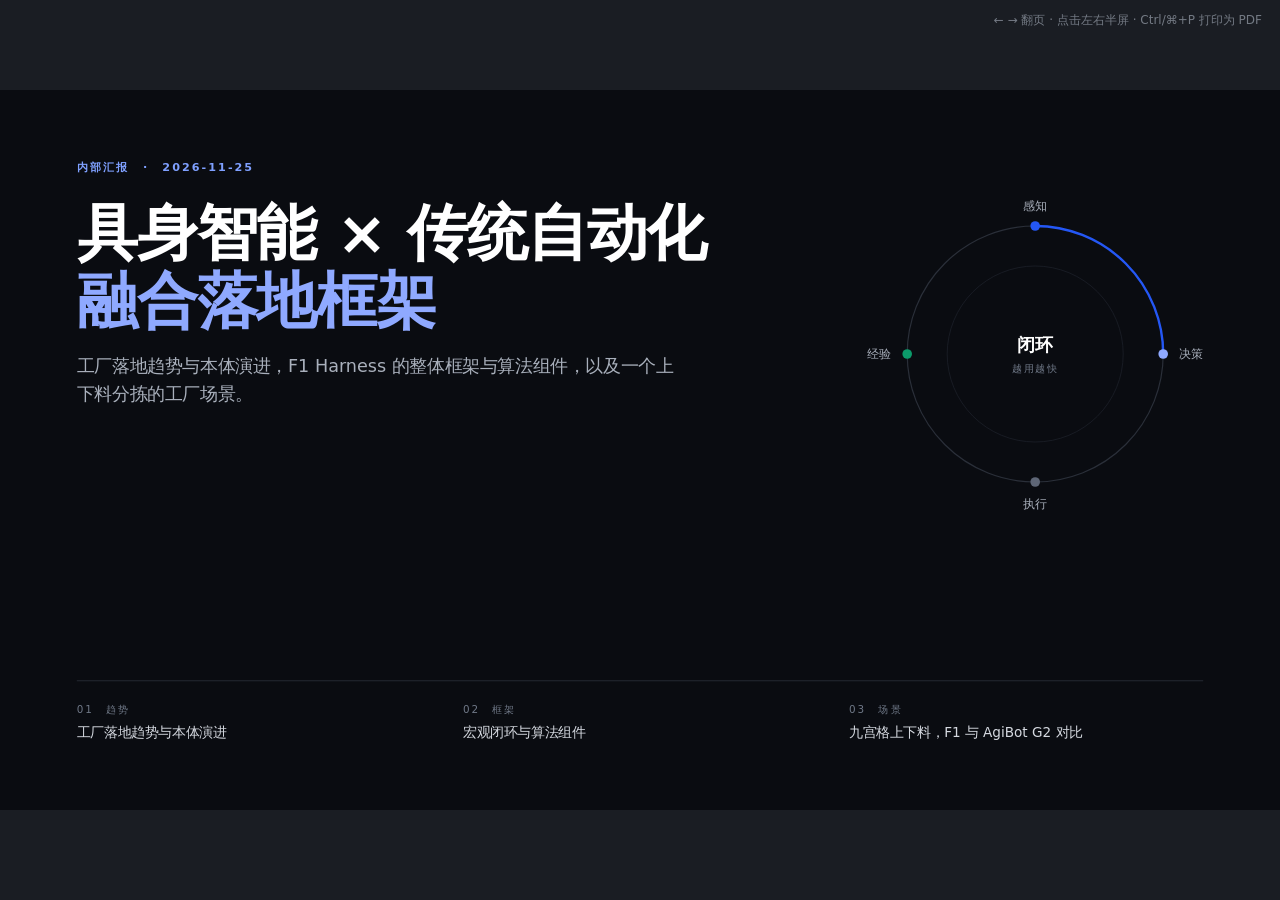
==== embodied-deck/index.html @ 39b3dad2 "Add embodied-intelligence briefing deck and index entry Co-authored-by: BrunonXU <BrunonXU@users.nor" ====
<!doctype html>
<html lang="zh-CN">
<head>
<meta charset="utf-8">
<title>具身智能 × 传统自动化：融合落地框架</title>
<meta name="viewport" content="width=device-width,initial-scale=1">
<style>
  :root{
    --bg:#F6F6F3;--card:#FFFFFF;--ink:#0B0F17;--ink2:#2A303B;--mute:#646C78;--faint:#9AA1AC;
    --line:#E2E4E8;--soft:#EEF0F3;
    --blue:#2457F5;--blue-soft:#EAF0FF;--green:#0C9A6A;--green-soft:#E7F6EF;--orange:#DE7414;--orange-soft:#FDF1E5;
    --sans:"Inter","SF Pro Display","PingFang SC","HarmonyOS Sans SC","Noto Sans SC","Noto Sans CJK SC","Microsoft YaHei","WenQuanYi Micro Hei",system-ui,sans-serif;
  }
  *{box-sizing:border-box}
  html,body{margin:0;height:100%;background:#1A1D23;font-family:var(--sans);color:var(--ink);-webkit-font-smoothing:antialiased}
  .viewport{position:fixed;inset:0;overflow:hidden}
  .deck{position:absolute;left:50%;top:50%;width:1600px;height:900px;transform-origin:center center}
  .slide{position:absolute;inset:0;display:none;background:var(--bg);padding:56px 88px 0;overflow:hidden}
  .slide.active{display:block}
  svg text{font-family:var(--sans)}

  .kicker{font-size:14px;letter-spacing:.18em;color:var(--blue);font-weight:600}
  .kicker b{color:var(--ink);font-weight:600;margin-right:10px}
  h2{font-size:40px;line-height:1.22;margin:10px 0 8px;font-weight:700;letter-spacing:-.01em}
  .lede{font-size:19px;color:var(--mute);margin:0 0 24px;max-width:1240px;line-height:1.55}
  .foot{position:absolute;left:88px;right:88px;bottom:26px;display:flex;justify-content:space-between;font-size:13px;color:var(--faint);letter-spacing:.06em}
  .foot .pg{font-variant-numeric:tabular-nums;color:var(--mute)}
  .progress{position:absolute;left:0;bottom:0;height:3px;background:var(--blue)}

  /* cover */
  .cover{background:#0A0C11;color:#fff;padding:88px 96px}
  .cover .kicker{color:#7FA0FF}
  .cover h1{font-size:76px;line-height:1.12;margin:30px 0 22px;font-weight:700;letter-spacing:-.015em}
  .cover h1 span{color:#8FA9FF}
  .cover .sub{font-size:22px;color:#A9B0BC;max-width:760px;line-height:1.6}
  .cover .agenda{position:absolute;left:96px;right:96px;bottom:84px;display:grid;grid-template-columns:repeat(3,1fr);gap:40px;border-top:1px solid #2A2F39;padding-top:26px}
  .cover .agenda div{font-size:17px;color:#D5D9E0;line-height:1.5}
  .cover .agenda em{display:block;font-style:normal;font-size:13px;letter-spacing:.18em;color:#6F7887;margin-bottom:6px}
  .cover .foot{color:#4F5663}
  .cover .foot .pg{color:#6F7887}
  .cover-art{position:absolute;right:96px;top:120px}

  /* principles strip */
  .strip{display:grid;grid-template-columns:repeat(3,1fr);gap:28px;margin-top:10px}
  .strip div{border-top:2px solid var(--ink);padding-top:14px}
  .strip h4{margin:0 0 6px;font-size:20px}
  .strip p{margin:0;font-size:16px;color:var(--mute);line-height:1.55}

  /* scenario */
  .split{display:grid;grid-template-columns:860px 1fr;gap:44px}
  .steps{display:grid;grid-template-columns:repeat(4,1fr);gap:14px;margin-top:6px}
  .steps div{background:var(--card);border:1px solid var(--line);border-radius:12px;padding:12px 14px}
  .steps b{display:block;font-size:15px;margin-bottom:4px}
  .steps b i{font-style:normal;color:var(--blue);margin-right:6px;font-variant-numeric:tabular-nums}
  .steps span{font-size:14px;color:var(--mute);line-height:1.5}
  .callout{margin-top:12px;display:flex;align-items:center;gap:12px;font-size:15.5px;color:var(--ink2);background:var(--card);border:1px solid var(--line);border-radius:12px;padding:11px 16px}
  .callout .o{color:var(--orange);font-weight:700}.callout .g{color:var(--green);font-weight:700}
  .callout .arr{color:var(--faint)}
  .cmp h3{margin:0 0 12px;font-size:20px}
  .ph{display:grid;grid-template-columns:1fr 1fr;gap:14px;margin-bottom:14px}
  .ph div{height:150px;border:1.5px dashed #A8B3C7;border-radius:12px;background:repeating-linear-gradient(135deg,#FAFBFC 0 10px,#F1F3F6 10px 20px);display:flex;flex-direction:column;align-items:center;justify-content:center;text-align:center}
  .ph strong{font-size:17px;color:var(--ink2);letter-spacing:.08em}
  .ph span{font-size:13.5px;color:var(--mute);margin-top:4px}
  table{width:100%;border-collapse:collapse;font-size:14px;line-height:1.5;background:var(--card);border-radius:12px;overflow:hidden;border:1px solid var(--line)}
  th,td{padding:8px 12px;text-align:left;vertical-align:top;border-bottom:1px solid var(--line)}
  tr:last-child td{border-bottom:none}
  th{font-size:13px;color:var(--mute);font-weight:600;background:#FAFAFB;letter-spacing:.04em}
  td:first-child{color:var(--mute);white-space:nowrap;width:88px}
  td.f1{color:var(--ink)}
  .tbd{color:var(--orange);font-weight:600}
  .note{font-size:12.5px;color:var(--faint);margin-top:10px;line-height:1.5}

  .hint{position:fixed;right:18px;top:12px;font:12px var(--sans);color:#8A919C;opacity:.8}

  @page{size:1600px 900px;margin:0}
  @media print{
    html,body{background:#fff;height:auto}
    .viewport{position:static;overflow:visible}
    .deck{position:static;transform:none!important;width:1600px;height:auto}
    .slide{display:block!important;position:relative;width:1600px;height:900px;break-after:page;page-break-after:always}
    .slide:last-child{break-after:auto;page-break-after:auto}
    .hint{display:none}
    *{-webkit-print-color-adjust:exact;print-color-adjust:exact}
  }
</style>
</head>
<body>
<div class="viewport"><div class="deck" id="deck">

<!-- 0 封面 -->
<section class="slide cover">
  <div class="kicker">内部汇报　·　2026-11-25</div>
  <h1>具身智能 × 传统自动化<br><span>融合落地框架</span></h1>
  <div class="sub">工厂落地趋势与本体演进，F1 Harness 的整体框架与算法组件，以及一个上下料分拣的工厂场景。</div>
  <svg class="cover-art" width="420" height="420" viewBox="0 0 420 420" aria-hidden="true">
    <circle cx="210" cy="210" r="160" fill="none" stroke="#2A2F39" stroke-width="1.5"/>
    <circle cx="210" cy="210" r="110" fill="none" stroke="#1C2029" stroke-width="1"/>
    <path d="M210,50 A160,160 0 0 1 370,210" fill="none" stroke="#2457F5" stroke-width="3"/>
    <g font-size="15" fill="#A9B0BC" text-anchor="middle">
      <circle cx="210" cy="50" r="6" fill="#2457F5"/><text x="210" y="30">感知</text>
      <circle cx="370" cy="210" r="6" fill="#8FA9FF"/><text x="400" y="215" text-anchor="end" dx="20">决策</text>
      <circle cx="210" cy="370" r="6" fill="#5E6676"/><text x="210" y="402">执行</text>
      <circle cx="50" cy="210" r="6" fill="#0C9A6A"/><text x="20" y="215" text-anchor="start" dx="-20">经验</text>
    </g>
    <text x="210" y="206" text-anchor="middle" font-size="22" fill="#fff" font-weight="700">闭环</text>
    <text x="210" y="232" text-anchor="middle" font-size="13" fill="#6F7887" letter-spacing="2">越用越快</text>
  </svg>
  <div class="agenda">
    <div><em>01　趋势</em>工厂落地趋势与本体演进</div>
    <div><em>02　框架</em>宏观闭环与算法组件</div>
    <div><em>03　场景</em>九宫格上下料，F1 与 AgiBot G2 对比</div>
  </div>
</section>

<!-- 1 趋势 -->
<section class="slide">
  <div class="kicker"><b>01</b>落地趋势</div>
  <h2>工厂从自动化为主，走向具身为主</h2>
  <p class="lede">具身智能在工厂里的占比从约 20% 提升到约 80%，长远全面具身；支撑它的是本体从固定机械臂，到轮式移动操作，再到人形。</p>
  <svg viewBox="0 0 1424 600" width="1424" height="600" role="img" aria-label="落地趋势与本体演进">
    <defs>
      <marker id="t-ar" viewBox="0 0 10 10" refX="8" refY="5" markerWidth="8" markerHeight="8" orient="auto"><path d="M0,0L10,5L0,10z" fill="#0B0F17"/></marker>
    </defs>
    <!-- timeline -->
    <line x1="0" y1="20" x2="1410" y2="20" stroke="#0B0F17" stroke-width="2" marker-end="url(#t-ar)"/>
    <g font-size="15" fill="#646C78" letter-spacing="1">
      <circle cx="6" cy="20" r="6" fill="#0B0F17"/><circle cx="518" cy="20" r="6" fill="#0B0F17"/><circle cx="1030" cy="20" r="6" fill="#0B0F17"/>
    </g>
    <g font-size="26" font-weight="700" fill="#0B0F17">
      <text x="0" y="66">现在</text><text x="512" y="66">过渡期</text><text x="1024" y="66">长远</text>
    </g>
    <g font-size="16" fill="#646C78">
      <text x="62" y="66">传统自动化为主</text><text x="600" y="66">具身成为主力</text><text x="1084" y="66">全面具身</text>
    </g>
    <!-- share -->
    <g font-size="14" fill="#9AA1AC" letter-spacing="1">
      <text x="0" y="112">具身占比（趋势判断）</text><text x="512" y="112">具身占比</text><text x="1024" y="112">具身占比</text>
    </g>
    <g font-weight="700" fill="#2457F5">
      <text x="0" y="176" font-size="64">≈20<tspan font-size="30">%</tspan></text>
      <text x="512" y="176" font-size="64">≈80<tspan font-size="30">%</tspan></text>
      <text x="1024" y="176" font-size="64">100<tspan font-size="30">%</tspan></text>
    </g>
    <!-- bars: grey = traditional, blue = embodied -->
    <rect x="0" y="198" width="320" height="14" fill="#C9CDD4"/><rect x="320" y="198" width="80" height="14" fill="#2457F5"/>
    <rect x="512" y="198" width="80" height="14" fill="#C9CDD4"/><rect x="592" y="198" width="320" height="14" fill="#2457F5"/>
    <rect x="1024" y="198" width="400" height="14" fill="#2457F5"/>
    <g font-size="14" fill="#646C78">
      <text x="0" y="236">传统自动化 ≈80%</text><text x="400" y="236" text-anchor="end" fill="#2457F5">具身 ≈20%</text>
      <text x="512" y="236">自动化 ≈20%</text><text x="912" y="236" text-anchor="end" fill="#2457F5">具身 ≈80%</text>
      <text x="1424" y="236" text-anchor="end" fill="#2457F5">具身 100%</text>
    </g>
    <line x1="0" y1="272" x2="1424" y2="272" stroke="#E2E4E8" stroke-width="1"/>
    <text x="0" y="304" font-size="14" fill="#9AA1AC" letter-spacing="1">本体演进</text>

    <!-- chevrons -->
    <g fill="none" stroke="#C9CDD4" stroke-width="3" stroke-linecap="round" stroke-linejoin="round">
      <path d="M446,384 L466,404 L446,424"/><path d="M958,384 L978,404 L958,424"/>
    </g>

    <!-- fixed arm -->
    <g>
      <rect x="40" y="320" width="360" height="160" rx="14" fill="#FFFFFF" stroke="#E2E4E8"/>
      <line x1="70" y1="458" x2="370" y2="458" stroke="#C9CDD4" stroke-width="2"/>
      <rect x="150" y="430" width="80" height="28" rx="4" fill="#0B0F17"/>
      <rect x="172" y="402" width="36" height="30" fill="#2A303B"/>
      <g stroke="#0B0F17" stroke-width="13" stroke-linecap="round" fill="none"><path d="M190,398 L236,342 L298,366"/></g>
      <circle cx="190" cy="398" r="11" fill="#fff" stroke="#0B0F17" stroke-width="3"/>
      <circle cx="236" cy="342" r="9" fill="#fff" stroke="#0B0F17" stroke-width="3"/>
      <g stroke="#2457F5" stroke-width="4" stroke-linecap="round"><line x1="290" y1="378" x2="310" y2="378"/><line x1="292" y1="378" x2="292" y2="398"/><line x1="308" y1="378" x2="308" y2="398"/></g>
      <rect x="284" y="430" width="34" height="28" rx="3" fill="#EAF0FF" stroke="#2457F5" stroke-width="1.5"/>
      <rect x="62" y="336" width="74" height="24" rx="12" fill="#EEF0F3"/><text x="99" y="353" font-size="13" text-anchor="middle" fill="#646C78">固定工位</text>
    </g>
    <!-- wheeled AGV + arm -->
    <g>
      <rect x="552" y="320" width="360" height="160" rx="14" fill="#FFFFFF" stroke="#2457F5" stroke-width="2"/>
      <rect x="652" y="408" width="150" height="34" rx="8" fill="#0B0F17"/>
      <circle cx="678" cy="448" r="11" fill="#fff" stroke="#0B0F17" stroke-width="3"/><circle cx="776" cy="448" r="11" fill="#fff" stroke="#0B0F17" stroke-width="3"/>
      <rect x="716" y="350" width="20" height="60" fill="#2A303B"/>
      <rect x="706" y="326" width="40" height="26" rx="6" fill="#0B0F17"/><circle cx="734" cy="339" r="4" fill="#2457F5"/>
      <g stroke="#0B0F17" stroke-width="10" stroke-linecap="round" fill="none"><path d="M736,366 L788,384 L826,360"/><path d="M716,366 L670,386 L640,364"/></g>
      <g stroke="#2457F5" stroke-width="4" stroke-linecap="round"><line x1="826" y1="360" x2="840" y2="350"/><line x1="826" y1="360" x2="840" y2="368"/><line x1="640" y1="364" x2="626" y2="354"/><line x1="640" y1="364" x2="626" y2="372"/></g>
      <g stroke="#2457F5" stroke-width="2" fill="none"><line x1="642" y1="468" x2="812" y2="468"/><path d="M650,462 L642,468 L650,474"/><path d="M804,462 L812,468 L804,474"/></g>
      <rect x="806" y="334" width="92" height="24" rx="12" fill="#2457F5"/><text x="852" y="351" font-size="13" text-anchor="middle" fill="#fff" font-weight="600">F1 所在阶段</text>
    </g>
    <!-- humanoid -->
    <g>
      <rect x="1064" y="320" width="360" height="160" rx="14" fill="#FFFFFF" stroke="#E2E4E8"/>
      <line x1="1094" y1="466" x2="1394" y2="466" stroke="#C9CDD4" stroke-width="2"/>
      <circle cx="1244" cy="340" r="13" fill="#0B0F17"/>
      <rect x="1224" y="358" width="40" height="52" rx="10" fill="#0B0F17"/>
      <g stroke="#0B0F17" stroke-width="8" stroke-linecap="round" fill="none">
        <path d="M1224,366 L1208,396 L1212,420"/><path d="M1264,366 L1280,396 L1276,420"/>
        <path d="M1234,410 L1230,438 L1234,462"/><path d="M1254,410 L1258,438 L1254,462"/>
        <path d="M1226,464 L1238,464"/><path d="M1250,464 L1262,464"/>
      </g>
      <circle cx="1249" cy="337" r="3" fill="#2457F5"/>
      <rect x="1086" y="336" width="74" height="24" rx="12" fill="#EEF0F3"/><text x="1123" y="353" font-size="13" text-anchor="middle" fill="#646C78">双足行走</text>
    </g>
    <!-- captions -->
    <g font-size="22" font-weight="700" fill="#0B0F17">
      <text x="40" y="520">早期 · 固定位置机械臂</text>
      <text x="552" y="520">当前 · AGV + 机械臂（轮式）</text>
      <text x="1064" y="520">未来 · 双足 / 人形</text>
    </g>
    <g font-size="16" fill="#646C78">
      <text x="40" y="550">单工位、节拍高；换产线要重新部署</text>
      <text x="552" y="550">跨工位移动，一台覆盖多个岗位</text>
      <text x="1064" y="550">直接进入为人设计的产线和空间</text>
    </g>
    <text x="0" y="592" font-size="13" fill="#9AA1AC">注：占比为趋势判断的示意，不是统计数据。</text>
  </svg>
  <div class="foot"><span>具身智能 × 传统自动化 · 融合落地框架</span><span class="pg"></span></div>
</section>

<!-- 2 宏观框架 -->
<section class="slide">
  <div class="kicker"><b>02</b>框架 · 宏观</div>
  <h2>一个闭环，两条路径：越用越快</h2>
  <p class="lede">感知、决策、执行、经验四步循环。见过的场景走经验复用的快路径；只有没见过的场景，才让大模型介入。</p>
  <svg viewBox="0 0 1424 470" width="1424" height="470" role="img" aria-label="宏观闭环">
    <defs>
      <marker id="m-a" viewBox="0 0 10 10" refX="8" refY="5" markerWidth="7" markerHeight="7" orient="auto"><path d="M0,0L10,5L0,10z" fill="#0B0F17"/></marker>
      <marker id="m-g" viewBox="0 0 10 10" refX="8" refY="5" markerWidth="6" markerHeight="6" orient="auto"><path d="M0,0L10,5L0,10z" fill="#0C9A6A"/></marker>
      <marker id="m-o" viewBox="0 0 10 10" refX="8" refY="5" markerWidth="7" markerHeight="7" orient="auto"><path d="M0,0L10,5L0,10z" fill="#DE7414"/></marker>
      <marker id="m-m" viewBox="0 0 10 10" refX="8" refY="5" markerWidth="7" markerHeight="7" orient="auto"><path d="M0,0L10,5L0,10z" fill="#9AA1AC"/></marker>
    </defs>
    <!-- LLM slow path -->
    <rect x="375" y="0" width="270" height="66" rx="12" fill="#FDF1E5" stroke="#DE7414" stroke-width="1.5" stroke-dasharray="6,4"/>
    <text x="395" y="28" font-size="17" font-weight="700" fill="#0B0F17">大模型规划 <tspan fill="#DE7414" font-size="14">慢路径</tspan></text>
    <text x="395" y="52" font-size="14" fill="#646C78">仅新场景介入，解法写回经验库</text>
    <line x1="420" y1="130" x2="420" y2="70" stroke="#DE7414" stroke-width="2" stroke-dasharray="5,4" marker-end="url(#m-o)"/>
    <line x1="490" y1="68" x2="490" y2="128" stroke="#DE7414" stroke-width="2" stroke-dasharray="5,4" marker-end="url(#m-o)"/>
    <!-- fast path -->
    <path d="M1274,130 L1274,98 L590,98 L590,126" fill="none" stroke="#0C9A6A" stroke-width="4" marker-end="url(#m-g)"/>
    <text x="932" y="86" font-size="16" font-weight="700" fill="#0C9A6A" text-anchor="middle">快路径：见过的场景直接调用冻结程序，秒级完成，0 次大模型调用</text>

    <!-- cards -->
    <g>
      <rect x="0" y="130" width="299" height="230" rx="16" fill="#fff" stroke="#E2E4E8"/>
      <rect x="375" y="130" width="299" height="230" rx="16" fill="#fff" stroke="#E2E4E8"/>
      <rect x="750" y="130" width="299" height="230" rx="16" fill="#fff" stroke="#E2E4E8"/>
      <rect x="1125" y="130" width="299" height="230" rx="16" fill="#fff" stroke="#E2E4E8"/>
      <g fill="#2457F5"><rect x="0" y="130" width="299" height="4" rx="2"/><rect x="375" y="130" width="299" height="4" rx="2"/><rect x="750" y="130" width="299" height="4" rx="2"/></g>
      <rect x="1125" y="130" width="299" height="4" rx="2" fill="#0C9A6A"/>
    </g>
    <g font-size="15" font-weight="700" letter-spacing="2" fill="#2457F5">
      <text x="28" y="176">01</text><text x="403" y="176">02</text><text x="778" y="176">03</text><text x="1153" y="176" fill="#0C9A6A">04</text>
    </g>
    <g font-size="30" font-weight="700" fill="#0B0F17">
      <text x="28" y="220">感知</text><text x="403" y="220">决策 · 程序</text><text x="778" y="220">执行</text><text x="1153" y="220">反馈与经验</text>
    </g>
    <g font-size="17" fill="#646C78">
      <text x="28" y="260">看清物体在哪、抓住没有</text><text x="28" y="286">每项结果都带置信度</text>
      <text x="403" y="260">决定下一步做什么</text><text x="403" y="286">按阶段调用技能、本地重试</text>
      <text x="778" y="260">规划路径，安全地动</text><text x="778" y="286">安全内核是唯一的放行者</text>
      <text x="1153" y="260">记录每一次运行</text><text x="1153" y="286">成功的解法沉淀为程序</text>
    </g>
    <g font-size="13.5">
      <rect x="28" y="312" width="82" height="28" rx="14" fill="#EEF0F3"/><text x="69" y="331" text-anchor="middle" fill="#2A303B">多相机</text>
      <rect x="118" y="312" width="96" height="28" rx="14" fill="#EEF0F3"/><text x="166" y="331" text-anchor="middle" fill="#2A303B">夹爪读数</text>
      <rect x="403" y="312" width="82" height="28" rx="14" fill="#EEF0F3"/><text x="444" y="331" text-anchor="middle" fill="#2A303B">程序库</text>
      <rect x="493" y="312" width="82" height="28" rx="14" fill="#EEF0F3"/><text x="534" y="331" text-anchor="middle" fill="#2A303B">技能库</text>
      <rect x="778" y="312" width="96" height="28" rx="14" fill="#EEF0F3"/><text x="826" y="331" text-anchor="middle" fill="#2A303B">路径规划</text>
      <rect x="882" y="312" width="96" height="28" rx="14" fill="#0B0F17"/><text x="930" y="331" text-anchor="middle" fill="#fff">安全内核</text>
      <rect x="1153" y="312" width="96" height="28" rx="14" fill="#E7F6EF"/><text x="1201" y="331" text-anchor="middle" fill="#0C9A6A">运行记录</text>
      <rect x="1257" y="312" width="82" height="28" rx="14" fill="#E7F6EF"/><text x="1298" y="331" text-anchor="middle" fill="#0C9A6A">经验库</text>
    </g>
    <g stroke="#0B0F17" stroke-width="2.5">
      <line x1="309" y1="245" x2="363" y2="245" marker-end="url(#m-a)"/>
      <line x1="684" y1="245" x2="738" y2="245" marker-end="url(#m-a)"/>
      <line x1="1059" y1="245" x2="1113" y2="245" marker-end="url(#m-a)"/>
    </g>
    <!-- feedback loop -->
    <path d="M1274,360 L1274,404 L150,404 L150,366" fill="none" stroke="#9AA1AC" stroke-width="2" stroke-dasharray="6,5" marker-end="url(#m-m)"/>
    <text x="712" y="436" font-size="15" fill="#646C78" text-anchor="middle">闭环反馈：每次动作之后，新的图像、关节和夹爪读数回到感知</text>
  </svg>
  <div class="strip">
    <div><h4>快路径为主，大模型兜底</h4><p>常规步骤不经过大模型；它只处理程序解决不了的新情况。</p></div>
    <div><h4>安全只有一个出口</h4><p>所有动作都经安全内核放行；其余模块只负责把事情做成，不负责说“不”。</p></div>
    <div><h4>越用越快</h4><p>每次运行都沉淀成程序、技能和修复知识，同类场景下次直接复用。</p></div>
  </div>
  <div class="foot"><span>具身智能 × 传统自动化 · 融合落地框架</span><span class="pg"></span></div>
</section>

<!-- 3 算法组件 -->
<section class="slide">
  <div class="kicker"><b>03</b>框架 · 算法与组件</div>
  <h2>算法组件：从看见到动作，再到经验沉淀</h2>
  <p class="lede">一条主链从左到右执行；上方是只在新场景启动的大模型，下方是把每次运行变成可复用程序的经验沉淀。</p>
  <svg viewBox="0 0 1424 590" width="1424" height="590" role="img" aria-label="算法组件流程">
    <defs>
      <marker id="c-a" viewBox="0 0 10 10" refX="8" refY="5" markerWidth="7" markerHeight="7" orient="auto"><path d="M0,0L10,5L0,10z" fill="#0B0F17"/></marker>
      <marker id="c-g" viewBox="0 0 10 10" refX="8" refY="5" markerWidth="6" markerHeight="6" orient="auto"><path d="M0,0L10,5L0,10z" fill="#0C9A6A"/></marker>
      <marker id="c-o" viewBox="0 0 10 10" refX="8" refY="5" markerWidth="7" markerHeight="7" orient="auto"><path d="M0,0L10,5L0,10z" fill="#DE7414"/></marker>
      <marker id="c-m" viewBox="0 0 10 10" refX="8" refY="5" markerWidth="7" markerHeight="7" orient="auto"><path d="M0,0L10,5L0,10z" fill="#9AA1AC"/></marker>
    </defs>
    <!-- feedback on top -->
    <path d="M1338,180 L1338,34 L84,34 L84,176" fill="none" stroke="#9AA1AC" stroke-width="2" stroke-dasharray="6,5" marker-end="url(#c-m)"/>
    <text x="920" y="24" font-size="14" fill="#646C78" text-anchor="middle">闭环反馈：动作之后的图像、关节和夹爪读数回到感知</text>

    <!-- LLM -->
    <rect x="250" y="58" width="352" height="68" rx="12" fill="#FDF1E5" stroke="#DE7414" stroke-width="1.5" stroke-dasharray="6,4"/>
    <text x="270" y="86" font-size="18" font-weight="700" fill="#0B0F17">大模型规划</text>
    <text x="270" y="110" font-size="14" fill="#646C78">仅新场景介入 · 生成新程序 · 验证后入库</text>
    <line x1="293" y1="184" x2="293" y2="130" stroke="#DE7414" stroke-width="2" stroke-dasharray="5,4" marker-end="url(#c-o)"/>
    <line x1="530" y1="128" x2="530" y2="176" stroke="#DE7414" stroke-width="2" stroke-dasharray="5,4" marker-end="url(#c-o)"/>
    <text x="285" y="162" font-size="14" fill="#DE7414" text-anchor="end" font-weight="600">没见过</text>
    <text x="538" y="162" font-size="14" fill="#DE7414" font-weight="600">新程序</text>

    <!-- main row nodes -->
    <!-- N0 perception -->
    <rect x="0" y="180" width="168" height="140" rx="14" fill="#fff" stroke="#E2E4E8"/>
    <text x="16" y="210" font-size="19" font-weight="700">感知</text>
    <rect x="12" y="224" width="144" height="40" rx="8" fill="#EAF0FF"/>
    <text x="84" y="240" font-size="14" font-weight="600" text-anchor="middle" fill="#0B0F17">分割 + 跟踪</text>
    <text x="84" y="257" font-size="12" text-anchor="middle" fill="#646C78">SAM 分割 · 跨帧跟踪</text>
    <rect x="12" y="270" width="144" height="40" rx="8" fill="#EAF0FF"/>
    <text x="84" y="286" font-size="14" font-weight="600" text-anchor="middle" fill="#0B0F17">夹爪接触判断</text>
    <text x="84" y="303" font-size="12" text-anchor="middle" fill="#646C78">开度停在中间 = 抓住</text>
    <!-- N1 diamond -->
    <path d="M293,182 L377,250 L293,318 L209,250 Z" fill="#fff" stroke="#0B0F17" stroke-width="1.5"/>
    <text x="293" y="244" font-size="15" text-anchor="middle" fill="#646C78">场景匹配</text>
    <text x="293" y="268" font-size="18" font-weight="700" text-anchor="middle">见过吗？</text>
    <!-- N2 program -->
    <rect x="418" y="180" width="168" height="140" rx="14" fill="#fff" stroke="#2457F5" stroke-width="2"/>
    <text x="434" y="210" font-size="19" font-weight="700">程序 · 技能库</text>
    <g font-size="14" fill="#646C78"><text x="434" y="240">按阶段调用技能</text><text x="434" y="264">抓取 · 移动 · 放置</text><text x="434" y="288">分支与本地重试</text></g>
    <!-- N3 motion planning -->
    <rect x="627" y="180" width="168" height="140" rx="14" fill="#fff" stroke="#E2E4E8"/>
    <text x="643" y="210" font-size="19" font-weight="700">运动规划</text>
    <g font-size="14" fill="#646C78"><text x="643" y="240">逆解 · 碰撞检查</text><text x="643" y="264">多个候选路径</text><text x="643" y="288">一条不行就换</text></g>
    <!-- N4 safety kernel -->
    <rect x="836" y="180" width="168" height="140" rx="14" fill="#0B0F17"/>
    <text x="852" y="210" font-size="19" font-weight="700" fill="#fff">安全内核</text>
    <g font-size="14" fill="#B8BFCA"><text x="852" y="240">唯一能发动作</text><text x="852" y="264">6 类硬保护</text><text x="852" y="288">限位 · 碰撞 · 反馈</text></g>
    <!-- N5 smoothing -->
    <rect x="1045" y="180" width="168" height="140" rx="14" fill="#fff" stroke="#E2E4E8"/>
    <text x="1061" y="210" font-size="19" font-weight="700">轨迹平滑</text>
    <g font-size="14" fill="#646C78"><text x="1061" y="240">Ruckig 时间最优</text><text x="1061" y="264">限速 · 限加速度</text><text x="1061" y="288">动作平稳不抖</text></g>
    <!-- N6 robot -->
    <rect x="1254" y="180" width="168" height="140" rx="14" fill="#EEF0F3" stroke="#E2E4E8"/>
    <text x="1270" y="210" font-size="19" font-weight="700">F1 执行</text>
    <g font-size="14" fill="#646C78"><text x="1270" y="240">轮式底盘 + 双臂</text><text x="1270" y="264">回传图像</text><text x="1270" y="288">关节与夹爪读数</text></g>

    <g stroke="#0B0F17" stroke-width="2.2">
      <line x1="172" y1="250" x2="205" y2="250" marker-end="url(#c-a)"/>
      <line x1="590" y1="250" x2="623" y2="250" marker-end="url(#c-a)"/>
      <line x1="799" y1="250" x2="832" y2="250" marker-end="url(#c-a)"/>
      <line x1="1008" y1="250" x2="1041" y2="250" marker-end="url(#c-a)"/>
      <line x1="1217" y1="250" x2="1250" y2="250" marker-end="url(#c-a)"/>
    </g>
    <line x1="381" y1="250" x2="414" y2="250" stroke="#0C9A6A" stroke-width="3" marker-end="url(#c-g)"/>
    <text x="397" y="240" font-size="13" fill="#0C9A6A" text-anchor="middle" font-weight="700">见过</text>

    <!-- experience band -->
    <rect x="0" y="384" width="1424" height="200" rx="16" fill="#EEF0F3"/>
    <text x="24" y="416" font-size="14" font-weight="700" fill="#646C78" letter-spacing="2">经验沉淀 · 越用越快</text>
    <rect x="209" y="432" width="392" height="80" rx="12" fill="#fff" stroke="#0C9A6A" stroke-width="2"/>
    <text x="229" y="464" font-size="19" font-weight="700">经验库</text>
    <text x="229" y="492" font-size="14" fill="#646C78">冻结程序 · 原子技能 · 修复知识 · 参数统计</text>
    <rect x="640" y="432" width="160" height="80" rx="12" fill="#fff" stroke="#E2E4E8"/>
    <text x="660" y="464" font-size="19" font-weight="700">漏斗评测</text>
    <text x="660" y="492" font-size="14" fill="#646C78">走到哪一步 · 用时</text>
    <rect x="836" y="432" width="377" height="80" rx="12" fill="#fff" stroke="#E2E4E8"/>
    <text x="856" y="464" font-size="19" font-weight="700">运行记录</text>
    <text x="856" y="492" font-size="14" fill="#646C78">每步回执 · 关键帧 · 失败原因</text>
    <g stroke="#9AA1AC" stroke-width="2">
      <line x1="832" y1="472" x2="806" y2="472" marker-end="url(#c-m)"/>
      <line x1="636" y1="472" x2="607" y2="472" marker-end="url(#c-m)"/>
      <line x1="920" y1="324" x2="920" y2="426" stroke-dasharray="5,4" marker-end="url(#c-m)"/>
    </g>
    <text x="930" y="372" font-size="13" fill="#646C78">回执</text>
    <!-- fast path up -->
    <line x1="502" y1="432" x2="502" y2="328" stroke="#0C9A6A" stroke-width="4" marker-end="url(#c-g)"/>
    <text x="490" y="360" font-size="15" font-weight="700" fill="#0C9A6A" text-anchor="end">快路径：调用冻结程序，秒过</text>
    <!-- legend -->
    <g font-size="13" fill="#646C78">
      <line x1="24" y1="552" x2="56" y2="552" stroke="#0C9A6A" stroke-width="4"/><text x="64" y="557">快路径（经验复用，0 次大模型）</text>
      <line x1="300" y1="552" x2="332" y2="552" stroke="#DE7414" stroke-width="2" stroke-dasharray="5,4"/><text x="340" y="557">慢路径（大模型，仅新场景）</text>
      <rect x="560" y="543" width="18" height="18" rx="4" fill="#0B0F17"/><text x="586" y="557">安全内核：所有动作的唯一出口</text>
      <line x1="820" y1="552" x2="852" y2="552" stroke="#9AA1AC" stroke-width="2" stroke-dasharray="5,4"/><text x="860" y="557">记录与反馈</text>
    </g>
  </svg>
  <div class="foot"><span>具身智能 × 传统自动化 · 融合落地框架</span><span class="pg"></span></div>
</section>

<!-- 4 场景 -->
<section class="slide">
  <div class="kicker"><b>04</b>场景示例</div>
  <h2>上下料抓取分拣：九宫格物料架清空</h2>
  <p class="lede">F1 逐格把泡沫纸夹出来；一格抓干净，就移到放置区放下，再回来处理剩下的格子，直到 9 格全部清空。</p>
  <div class="split">
    <div>
      <svg viewBox="0 0 860 430" width="860" height="430" role="img" aria-label="九宫格上下料场景">
        <defs>
          <marker id="s-a" viewBox="0 0 10 10" refX="8" refY="5" markerWidth="7" markerHeight="7" orient="auto"><path d="M0,0L10,5L0,10z" fill="#2457F5"/></marker>
          <marker id="s-m" viewBox="0 0 10 10" refX="8" refY="5" markerWidth="7" markerHeight="7" orient="auto"><path d="M0,0L10,5L0,10z" fill="#9AA1AC"/></marker>
          <g id="foam">
            <rect x="20" y="52" width="46" height="38" rx="14" fill="#E3E9F4" stroke="#9AA9C4" stroke-width="1.5"/>
            <rect x="50" y="40" width="48" height="42" rx="16" fill="#EDF1F8" stroke="#9AA9C4" stroke-width="1.5"/>
            <rect x="36" y="72" width="54" height="34" rx="14" fill="#E3E9F4" stroke="#9AA9C4" stroke-width="1.5"/>
          </g>
          <g id="done">
            <rect x="2" y="2" width="116" height="116" fill="#F2FAF6"/>
            <path d="M46,62 L57,73 L76,50" fill="none" stroke="#0C9A6A" stroke-width="3.5" stroke-linecap="round" stroke-linejoin="round"/>
          </g>
        </defs>
        <rect x="0" y="0" width="860" height="430" rx="16" fill="#fff" stroke="#E2E4E8"/>
        <!-- shelf -->
        <g transform="translate(30,30)">
          <use href="#done" x="0" y="0"/><use href="#done" x="120" y="0"/><use href="#done" x="240" y="0"/>
          <use href="#done" x="0" y="120"/><use href="#done" x="120" y="120"/>
          <use href="#foam" x="0" y="240"/><use href="#foam" x="120" y="240"/><use href="#foam" x="240" y="240"/>
          <rect x="276" y="168" width="48" height="40" rx="15" fill="#EDF1F8" stroke="#9AA9C4" stroke-width="1.5"/>
          <rect x="240" y="120" width="120" height="120" fill="none" stroke="#2457F5" stroke-width="3"/>
          <rect x="0" y="0" width="360" height="360" fill="none" stroke="#0B0F17" stroke-width="3"/>
          <g stroke="#0B0F17" stroke-width="1.5"><line x1="120" y1="0" x2="120" y2="360"/><line x1="240" y1="0" x2="240" y2="360"/><line x1="0" y1="120" x2="360" y2="120"/><line x1="0" y1="240" x2="360" y2="240"/></g>
          <g font-size="13" fill="#9AA1AC" font-variant-numeric="tabular-nums">
            <text x="8" y="18">1</text><text x="128" y="18">2</text><text x="248" y="18">3</text>
            <text x="8" y="138">4</text><text x="128" y="138">5</text><text x="248" y="138" fill="#2457F5" font-weight="700">6</text>
            <text x="8" y="258">7</text><text x="128" y="258">8</text><text x="248" y="258">9</text>
          </g>
        </g>
        <text x="30" y="414" font-size="14" fill="#646C78">九宫格物料架：1–5 格已清空，第 6 格进行中</text>
        <!-- robot (F1, side view facing shelf) -->
        <g>
          <rect x="440" y="300" width="150" height="38" rx="8" fill="#0B0F17"/>
          <circle cx="466" cy="344" r="11" fill="#fff" stroke="#0B0F17" stroke-width="3"/><circle cx="564" cy="344" r="11" fill="#fff" stroke="#0B0F17" stroke-width="3"/>
          <rect x="535" y="196" width="20" height="106" fill="#2A303B"/>
          <rect x="525" y="164" width="40" height="28" rx="6" fill="#0B0F17"/><circle cx="531" cy="178" r="4" fill="#2457F5"/>
          <path d="M535,218 L470,238 L402,208" fill="none" stroke="#0B0F17" stroke-width="11" stroke-linecap="round" stroke-linejoin="round"/>
          <g stroke="#2457F5" stroke-width="4" stroke-linecap="round"><line x1="402" y1="208" x2="388" y2="198"/><line x1="402" y1="208" x2="388" y2="218"/></g>
          <text x="440" y="138" font-size="14" font-weight="700" fill="#2457F5">① 逐格夹出泡沫纸</text>
          <text x="515" y="380" font-size="14" font-weight="700" text-anchor="middle" fill="#0B0F17">F1</text>
        </g>
        <!-- drop zone -->
        <rect x="672" y="200" width="160" height="140" rx="12" fill="#FAFBFC" stroke="#2457F5" stroke-width="1.5" stroke-dasharray="6,4"/>
        <text x="752" y="188" font-size="15" font-weight="700" text-anchor="middle">放置区</text>
        <use href="#foam" x="692" y="226"/>
        <rect x="760" y="290" width="44" height="32" rx="13" fill="#EDF1F8" stroke="#9AA9C4" stroke-width="1.5"/>
        <!-- moves -->
        <path d="M590,156 L590,96 L760,96 L760,176" fill="none" stroke="#2457F5" stroke-width="2.5" marker-end="url(#s-a)"/>
        <text x="600" y="84" font-size="14" font-weight="700" fill="#2457F5">② 该格抓干净，移到放置区放下</text>
        <path d="M672,372 L610,372" fill="none" stroke="#9AA1AC" stroke-width="2.5" stroke-dasharray="6,4" marker-end="url(#s-m)"/>
        <text x="836" y="377" font-size="14" font-weight="700" fill="#646C78" text-anchor="end">③ 返回，处理下一格</text>
        <text x="836" y="414" font-size="14" fill="#646C78" text-anchor="end">直到 9 格全部清空</text>
      </svg>
      <div class="steps">
        <div><b><i>1</i>定位</b><span>分割 + 跟踪，找出格内每一团泡沫纸</span></div>
        <div><b><i>2</i>夹取</b><span>夹爪接触判断是否夹住；格内还有就继续</span></div>
        <div><b><i>3</i>转运</b><span>复查格子已空，底盘移到放置区放下</span></div>
        <div><b><i>4</i>循环</b><span>回到下一格，9 格清空后结束</span></div>
      </div>
      <div class="callout"><span><span class="o">第 1 格</span>：新场景，大模型参与规划，验证后冻结为程序</span><span class="arr">→</span><span><span class="g">第 2–9 格</span>：同类场景，直接调用冻结程序</span></div>
    </div>
    <div class="cmp">
      <h3>本体对比：F1 与 AgiBot G2</h3>
      <div class="ph">
        <div><strong>替换插图</strong><span>F1 轮式机器人（自研）</span></div>
        <div><strong>替换插图</strong><span>AgiBot G2</span></div>
      </div>
      <table>
        <tr><th>维度</th><th>F1（自研）</th><th>AgiBot G2</th></tr>
        <tr><td>本体形态</td><td class="f1">轮式移动底盘 + 双臂</td><td>轮式底盘 + 人形上半身</td></tr>
        <tr><td>移动方式</td><td class="f1">轮式，适合平整的车间地面</td><td>轮式</td></tr>
        <tr><td>感知配置</td><td class="f1">头部相机 + 双腕相机；夹爪读数判抓</td><td><span class="tbd">待补</span></td></tr>
        <tr><td>适用场景</td><td class="f1">工位间上下料、抓取分拣</td><td>工业与商业服务等多场景（按官方定位，待核实）</td></tr>
        <tr><td>软件框架</td><td class="f1">自研 Harness：程序优先、安全内核、经验复用</td><td>厂商自有平台 <span class="tbd">待补</span></td></tr>
        <tr><td>负载 / 续航</td><td class="f1"><span class="tbd">待补</span></td><td><span class="tbd">待补</span></td></tr>
      </table>
      <div class="note">AgiBot G2 一栏是依据公开资料的定性描述；没有核实的参数一律标“待补”，不做数字比较。</div>
    </div>
  </div>
  <div class="foot"><span>具身智能 × 传统自动化 · 融合落地框架</span><span class="pg"></span></div>
</section>

</div></div>
<div class="hint">← → 翻页 · 点击左右半屏 · Ctrl/⌘+P 打印为 PDF</div>
<script>
(function(){
  var deck=document.getElementById('deck');
  var slides=[].slice.call(deck.querySelectorAll('.slide'));
  var n=slides.length,i=0;
  slides.forEach(function(s,k){
    var pg=s.querySelector('.pg');
    if(pg)pg.textContent=String(k+1).padStart(2,'0')+' / '+String(n).padStart(2,'0');
    var bar=document.createElement('div');bar.className='progress';bar.style.width=((k+1)/n*100)+'%';
    if(k>0)s.appendChild(bar);
  });
  function fit(){
    var sc=Math.min(window.innerWidth/1600,window.innerHeight/900);
    deck.style.transform='translate(-50%,-50%) scale('+sc+')';
  }
  function show(k){
    i=Math.max(0,Math.min(n-1,k));
    slides.forEach(function(s,j){s.classList.toggle('active',j===i)});
    if(location.hash!=='#'+(i+1))history.replaceState(null,'','#'+(i+1));
  }
  document.addEventListener('keydown',function(e){
    if(['ArrowRight','PageDown',' ','ArrowDown'].indexOf(e.key)>=0){e.preventDefault();show(i+1)}
    else if(['ArrowLeft','PageUp','ArrowUp'].indexOf(e.key)>=0){e.preventDefault();show(i-1)}
    else if(e.key==='Home')show(0);else if(e.key==='End')show(n-1);
  });
  document.addEventListener('click',function(e){
    if(e.target.closest('a'))return;
    show(e.clientX>window.innerWidth/3?i+1:i-1);
  });
  window.addEventListener('resize',fit);
  window.addEventListener('hashchange',function(){var h=parseInt(location.hash.slice(1),10);if(h)show(h-1)});
  fit();
  var h=parseInt(location.hash.slice(1),10);show(h?h-1:0);
})();
</script>
</body>
</html>
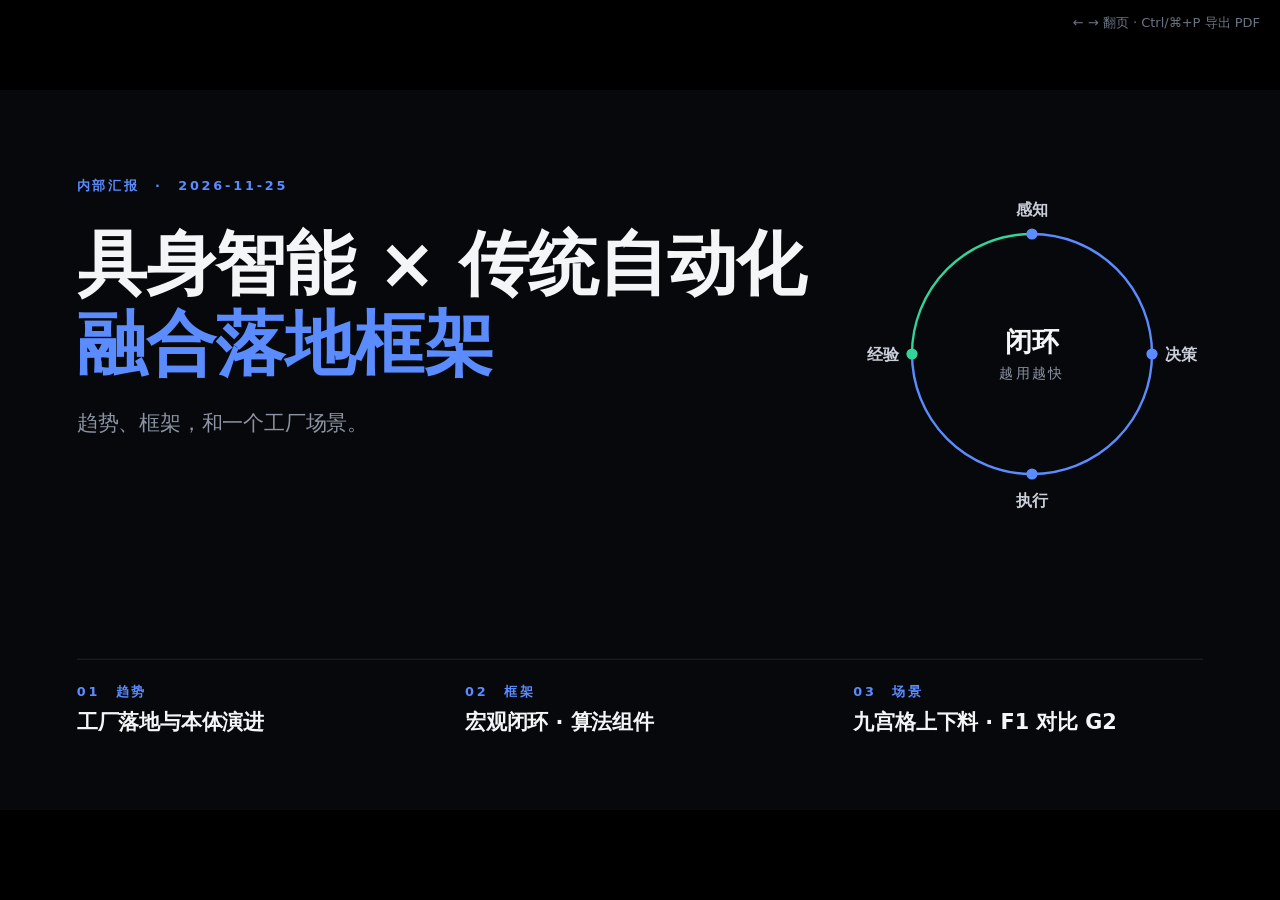
==== commit 0be12aa2: "Redesign embodied deck: dark launch-style theme, larger type, less text Co-authored-by: BrunonXU <Br" ====
--- a/embodied-deck/index.html
+++ b/embodied-deck/index.html
@@ -6,75 +6,69 @@
 <meta name="viewport" content="width=device-width,initial-scale=1">
 <style>
   :root{
-    --bg:#F6F6F3;--card:#FFFFFF;--ink:#0B0F17;--ink2:#2A303B;--mute:#646C78;--faint:#9AA1AC;
-    --line:#E2E4E8;--soft:#EEF0F3;
-    --blue:#2457F5;--blue-soft:#EAF0FF;--green:#0C9A6A;--green-soft:#E7F6EF;--orange:#DE7414;--orange-soft:#FDF1E5;
+    --bg:#07080B;--card:#10131A;--line:#232833;--ink:#F4F5F7;--ink2:#C9CED8;--mute:#8C94A3;--faint:#565D6B;
+    --blue:#5B8CFF;--green:#34D399;--orange:#FF9F45;
     --sans:"Inter","SF Pro Display","PingFang SC","HarmonyOS Sans SC","Noto Sans SC","Noto Sans CJK SC","Microsoft YaHei","WenQuanYi Micro Hei",system-ui,sans-serif;
   }
   *{box-sizing:border-box}
-  html,body{margin:0;height:100%;background:#1A1D23;font-family:var(--sans);color:var(--ink);-webkit-font-smoothing:antialiased}
+  html,body{margin:0;height:100%;background:#000;font-family:var(--sans);color:var(--ink);-webkit-font-smoothing:antialiased}
   .viewport{position:fixed;inset:0;overflow:hidden}
   .deck{position:absolute;left:50%;top:50%;width:1600px;height:900px;transform-origin:center center}
-  .slide{position:absolute;inset:0;display:none;background:var(--bg);padding:56px 88px 0;overflow:hidden}
+  .slide{position:absolute;inset:0;display:none;background:var(--bg);padding:64px 96px 0;overflow:hidden}
   .slide.active{display:block}
+  svg{display:block}
   svg text{font-family:var(--sans)}
 
-  .kicker{font-size:14px;letter-spacing:.18em;color:var(--blue);font-weight:600}
-  .kicker b{color:var(--ink);font-weight:600;margin-right:10px}
-  h2{font-size:40px;line-height:1.22;margin:10px 0 8px;font-weight:700;letter-spacing:-.01em}
-  .lede{font-size:19px;color:var(--mute);margin:0 0 24px;max-width:1240px;line-height:1.55}
-  .foot{position:absolute;left:88px;right:88px;bottom:26px;display:flex;justify-content:space-between;font-size:13px;color:var(--faint);letter-spacing:.06em}
-  .foot .pg{font-variant-numeric:tabular-nums;color:var(--mute)}
+  .kicker{font-size:16px;letter-spacing:.22em;color:var(--blue);font-weight:600}
+  .kicker b{color:var(--faint);font-weight:600;margin-right:14px}
+  h2{font-size:54px;line-height:1.2;margin:14px 0 0;font-weight:700;letter-spacing:-.01em}
+  h2 em{font-style:normal;color:var(--blue)}
+  h2 em.g{color:var(--green)}
+  .lede{font-size:22px;color:var(--mute);margin:14px 0 0;line-height:1.5}
+  .foot{position:absolute;left:96px;right:96px;bottom:28px;display:flex;justify-content:space-between;font-size:14px;color:var(--faint);letter-spacing:.08em}
+  .foot .pg{font-variant-numeric:tabular-nums}
   .progress{position:absolute;left:0;bottom:0;height:3px;background:var(--blue)}
 
-  /* cover */
-  .cover{background:#0A0C11;color:#fff;padding:88px 96px}
-  .cover .kicker{color:#7FA0FF}
-  .cover h1{font-size:76px;line-height:1.12;margin:30px 0 22px;font-weight:700;letter-spacing:-.015em}
-  .cover h1 span{color:#8FA9FF}
-  .cover .sub{font-size:22px;color:#A9B0BC;max-width:760px;line-height:1.6}
-  .cover .agenda{position:absolute;left:96px;right:96px;bottom:84px;display:grid;grid-template-columns:repeat(3,1fr);gap:40px;border-top:1px solid #2A2F39;padding-top:26px}
-  .cover .agenda div{font-size:17px;color:#D5D9E0;line-height:1.5}
-  .cover .agenda em{display:block;font-style:normal;font-size:13px;letter-spacing:.18em;color:#6F7887;margin-bottom:6px}
-  .cover .foot{color:#4F5663}
-  .cover .foot .pg{color:#6F7887}
-  .cover-art{position:absolute;right:96px;top:120px}
-
-  /* principles strip */
-  .strip{display:grid;grid-template-columns:repeat(3,1fr);gap:28px;margin-top:10px}
-  .strip div{border-top:2px solid var(--ink);padding-top:14px}
-  .strip h4{margin:0 0 6px;font-size:20px}
-  .strip p{margin:0;font-size:16px;color:var(--mute);line-height:1.55}
-
-  /* scenario */
-  .split{display:grid;grid-template-columns:860px 1fr;gap:44px}
-  .steps{display:grid;grid-template-columns:repeat(4,1fr);gap:14px;margin-top:6px}
-  .steps div{background:var(--card);border:1px solid var(--line);border-radius:12px;padding:12px 14px}
-  .steps b{display:block;font-size:15px;margin-bottom:4px}
-  .steps b i{font-style:normal;color:var(--blue);margin-right:6px;font-variant-numeric:tabular-nums}
-  .steps span{font-size:14px;color:var(--mute);line-height:1.5}
-  .callout{margin-top:12px;display:flex;align-items:center;gap:12px;font-size:15.5px;color:var(--ink2);background:var(--card);border:1px solid var(--line);border-radius:12px;padding:11px 16px}
-  .callout .o{color:var(--orange);font-weight:700}.callout .g{color:var(--green);font-weight:700}
-  .callout .arr{color:var(--faint)}
-  .cmp h3{margin:0 0 12px;font-size:20px}
-  .ph{display:grid;grid-template-columns:1fr 1fr;gap:14px;margin-bottom:14px}
-  .ph div{height:150px;border:1.5px dashed #A8B3C7;border-radius:12px;background:repeating-linear-gradient(135deg,#FAFBFC 0 10px,#F1F3F6 10px 20px);display:flex;flex-direction:column;align-items:center;justify-content:center;text-align:center}
-  .ph strong{font-size:17px;color:var(--ink2);letter-spacing:.08em}
-  .ph span{font-size:13.5px;color:var(--mute);margin-top:4px}
-  table{width:100%;border-collapse:collapse;font-size:14px;line-height:1.5;background:var(--card);border-radius:12px;overflow:hidden;border:1px solid var(--line)}
-  th,td{padding:8px 12px;text-align:left;vertical-align:top;border-bottom:1px solid var(--line)}
-  tr:last-child td{border-bottom:none}
-  th{font-size:13px;color:var(--mute);font-weight:600;background:#FAFAFB;letter-spacing:.04em}
-  td:first-child{color:var(--mute);white-space:nowrap;width:88px}
-  td.f1{color:var(--ink)}
+  .cover{padding:110px 96px 0}
+  .cover h1{font-size:88px;line-height:1.14;margin:36px 0 28px;font-weight:700;letter-spacing:-.015em}
+  .cover h1 span{color:var(--blue)}
+  .cover .sub{font-size:26px;color:var(--mute);line-height:1.6}
+  .cover .agenda{position:absolute;left:96px;right:96px;bottom:92px;display:grid;grid-template-columns:repeat(3,1fr);gap:48px;border-top:1px solid var(--line);padding-top:30px}
+  .cover .agenda div{font-size:26px;font-weight:600;color:var(--ink)}
+  .cover .agenda em{display:block;font-style:normal;font-size:16px;letter-spacing:.22em;color:var(--blue);margin-bottom:10px;font-weight:600}
+  .cover-art{position:absolute;right:110px;top:130px}
+
+  .strip{display:grid;grid-template-columns:repeat(3,1fr);gap:48px;margin-top:26px}
+  .strip div{border-top:1px solid var(--line);padding-top:20px}
+  .strip h4{margin:0 0 8px;font-size:28px;font-weight:700}
+  .strip p{margin:0;font-size:19px;color:var(--mute);line-height:1.5}
+
+  .split{display:grid;grid-template-columns:820px 1fr;gap:48px;margin-top:26px}
+  .duo{display:grid;grid-template-columns:1fr 1fr;gap:16px;margin-top:16px}
+  .duo div{background:var(--card);border:1px solid var(--line);border-radius:14px;padding:22px 24px}
+  .duo b{display:block;font-size:28px;margin-bottom:4px}
+  .duo .o{color:var(--orange)}.duo .g{color:var(--green)}
+  .duo span{font-size:20px;color:var(--ink2);line-height:1.45}
+  .cmp h3{margin:0 0 16px;font-size:26px}
+  .ph{display:grid;grid-template-columns:1fr 1fr;gap:16px;margin-bottom:18px}
+  .ph div{height:214px;border:1.5px dashed #4A5366;border-radius:14px;background:repeating-linear-gradient(135deg,#0D1016 0 12px,#12151D 12px 24px);display:flex;flex-direction:column;align-items:center;justify-content:center;text-align:center}
+  .ph strong{font-size:24px;color:var(--ink);letter-spacing:.12em}
+  .ph span{font-size:18px;color:var(--mute);margin-top:8px}
+  table{width:100%;border-collapse:collapse;font-size:20px;line-height:1.45}
+  th,td{padding:15px 12px 15px 0;text-align:left;vertical-align:top;border-bottom:1px solid var(--line)}
+  th{font-size:16px;color:var(--mute);font-weight:600;letter-spacing:.06em}
+  th.hl{color:var(--blue)}
+  td:first-child{color:var(--mute);white-space:nowrap;width:104px}
+  td.f1{color:var(--ink);font-weight:600;width:236px}
+  td{color:var(--ink2)}
   .tbd{color:var(--orange);font-weight:600}
-  .note{font-size:12.5px;color:var(--faint);margin-top:10px;line-height:1.5}
-
-  .hint{position:fixed;right:18px;top:12px;font:12px var(--sans);color:#8A919C;opacity:.8}
+
+  .hint{position:fixed;right:20px;top:14px;font:13px var(--sans);color:#6B7382}
+  .hint.off{display:none}
 
   @page{size:1600px 900px;margin:0}
   @media print{
-    html,body{background:#fff;height:auto}
+    html,body{background:#07080B;height:auto}
     .viewport{position:static;overflow:visible}
     .deck{position:static;transform:none!important;width:1600px;height:auto}
     .slide{display:block!important;position:relative;width:1600px;height:900px;break-after:page;page-break-after:always}
@@ -87,406 +81,311 @@
 <body>
 <div class="viewport"><div class="deck" id="deck">
 
-<!-- 0 封面 -->
+<!-- 封面 -->
 <section class="slide cover">
   <div class="kicker">内部汇报　·　2026-11-25</div>
   <h1>具身智能 × 传统自动化<br><span>融合落地框架</span></h1>
-  <div class="sub">工厂落地趋势与本体演进，F1 Harness 的整体框架与算法组件，以及一个上下料分拣的工厂场景。</div>
-  <svg class="cover-art" width="420" height="420" viewBox="0 0 420 420" aria-hidden="true">
-    <circle cx="210" cy="210" r="160" fill="none" stroke="#2A2F39" stroke-width="1.5"/>
-    <circle cx="210" cy="210" r="110" fill="none" stroke="#1C2029" stroke-width="1"/>
-    <path d="M210,50 A160,160 0 0 1 370,210" fill="none" stroke="#2457F5" stroke-width="3"/>
-    <g font-size="15" fill="#A9B0BC" text-anchor="middle">
-      <circle cx="210" cy="50" r="6" fill="#2457F5"/><text x="210" y="30">感知</text>
-      <circle cx="370" cy="210" r="6" fill="#8FA9FF"/><text x="400" y="215" text-anchor="end" dx="20">决策</text>
-      <circle cx="210" cy="370" r="6" fill="#5E6676"/><text x="210" y="402">执行</text>
-      <circle cx="50" cy="210" r="6" fill="#0C9A6A"/><text x="20" y="215" text-anchor="start" dx="-20">经验</text>
-    </g>
-    <text x="210" y="206" text-anchor="middle" font-size="22" fill="#fff" font-weight="700">闭环</text>
-    <text x="210" y="232" text-anchor="middle" font-size="13" fill="#6F7887" letter-spacing="2">越用越快</text>
+  <div class="sub">趋势、框架，和一个工厂场景。</div>
+  <svg class="cover-art" style="overflow:visible" width="400" height="400" viewBox="0 0 400 400" aria-hidden="true">
+    <circle cx="200" cy="200" r="150" fill="none" stroke="#232833" stroke-width="1.5"/>
+    <path d="M200,50 A150,150 0 1 1 50,200" fill="none" stroke="#5B8CFF" stroke-width="3"/>
+    <path d="M50,200 A150,150 0 0 1 200,50" fill="none" stroke="#34D399" stroke-width="3"/>
+    <g font-size="20" fill="#C9CED8" font-weight="600">
+      <circle cx="200" cy="50" r="7" fill="#5B8CFF"/><text x="200" y="26" text-anchor="middle">感知</text>
+      <circle cx="350" cy="200" r="7" fill="#5B8CFF"/><text x="366" y="207">决策</text>
+      <circle cx="200" cy="350" r="7" fill="#5B8CFF"/><text x="200" y="390" text-anchor="middle">执行</text>
+      <circle cx="50" cy="200" r="7" fill="#34D399"/><text x="34" y="207" text-anchor="end">经验</text>
+    </g>
+    <text x="200" y="196" text-anchor="middle" font-size="34" fill="#F4F5F7" font-weight="700">闭环</text>
+    <text x="200" y="230" text-anchor="middle" font-size="18" fill="#8C94A3" letter-spacing="3">越用越快</text>
   </svg>
   <div class="agenda">
-    <div><em>01　趋势</em>工厂落地趋势与本体演进</div>
-    <div><em>02　框架</em>宏观闭环与算法组件</div>
-    <div><em>03　场景</em>九宫格上下料，F1 与 AgiBot G2 对比</div>
+    <div><em>01　趋势</em>工厂落地与本体演进</div>
+    <div><em>02　框架</em>宏观闭环 · 算法组件</div>
+    <div><em>03　场景</em>九宫格上下料 · F1 对比 G2</div>
   </div>
 </section>
 
-<!-- 1 趋势 -->
+<!-- 趋势 -->
 <section class="slide">
   <div class="kicker"><b>01</b>落地趋势</div>
-  <h2>工厂从自动化为主，走向具身为主</h2>
-  <p class="lede">具身智能在工厂里的占比从约 20% 提升到约 80%，长远全面具身；支撑它的是本体从固定机械臂，到轮式移动操作，再到人形。</p>
-  <svg viewBox="0 0 1424 600" width="1424" height="600" role="img" aria-label="落地趋势与本体演进">
-    <defs>
-      <marker id="t-ar" viewBox="0 0 10 10" refX="8" refY="5" markerWidth="8" markerHeight="8" orient="auto"><path d="M0,0L10,5L0,10z" fill="#0B0F17"/></marker>
-    </defs>
-    <!-- timeline -->
-    <line x1="0" y1="20" x2="1410" y2="20" stroke="#0B0F17" stroke-width="2" marker-end="url(#t-ar)"/>
-    <g font-size="15" fill="#646C78" letter-spacing="1">
-      <circle cx="6" cy="20" r="6" fill="#0B0F17"/><circle cx="518" cy="20" r="6" fill="#0B0F17"/><circle cx="1030" cy="20" r="6" fill="#0B0F17"/>
-    </g>
-    <g font-size="26" font-weight="700" fill="#0B0F17">
-      <text x="0" y="66">现在</text><text x="512" y="66">过渡期</text><text x="1024" y="66">长远</text>
-    </g>
-    <g font-size="16" fill="#646C78">
-      <text x="62" y="66">传统自动化为主</text><text x="600" y="66">具身成为主力</text><text x="1084" y="66">全面具身</text>
-    </g>
-    <!-- share -->
-    <g font-size="14" fill="#9AA1AC" letter-spacing="1">
-      <text x="0" y="112">具身占比（趋势判断）</text><text x="512" y="112">具身占比</text><text x="1024" y="112">具身占比</text>
-    </g>
-    <g font-weight="700" fill="#2457F5">
-      <text x="0" y="176" font-size="64">≈20<tspan font-size="30">%</tspan></text>
-      <text x="512" y="176" font-size="64">≈80<tspan font-size="30">%</tspan></text>
-      <text x="1024" y="176" font-size="64">100<tspan font-size="30">%</tspan></text>
-    </g>
-    <!-- bars: grey = traditional, blue = embodied -->
-    <rect x="0" y="198" width="320" height="14" fill="#C9CDD4"/><rect x="320" y="198" width="80" height="14" fill="#2457F5"/>
-    <rect x="512" y="198" width="80" height="14" fill="#C9CDD4"/><rect x="592" y="198" width="320" height="14" fill="#2457F5"/>
-    <rect x="1024" y="198" width="400" height="14" fill="#2457F5"/>
-    <g font-size="14" fill="#646C78">
-      <text x="0" y="236">传统自动化 ≈80%</text><text x="400" y="236" text-anchor="end" fill="#2457F5">具身 ≈20%</text>
-      <text x="512" y="236">自动化 ≈20%</text><text x="912" y="236" text-anchor="end" fill="#2457F5">具身 ≈80%</text>
-      <text x="1424" y="236" text-anchor="end" fill="#2457F5">具身 100%</text>
-    </g>
-    <line x1="0" y1="272" x2="1424" y2="272" stroke="#E2E4E8" stroke-width="1"/>
-    <text x="0" y="304" font-size="14" fill="#9AA1AC" letter-spacing="1">本体演进</text>
-
-    <!-- chevrons -->
-    <g fill="none" stroke="#C9CDD4" stroke-width="3" stroke-linecap="round" stroke-linejoin="round">
-      <path d="M446,384 L466,404 L446,424"/><path d="M958,384 L978,404 L958,424"/>
+  <h2>工厂落地：从自动化为主，走向<em>全面具身</em></h2>
+  <svg viewBox="0 0 1408 620" width="1408" height="620" style="margin-top:34px" role="img" aria-label="落地趋势与本体演进">
+    <defs><marker id="t-ar" viewBox="0 0 10 10" refX="8" refY="5" markerWidth="8" markerHeight="8" orient="auto"><path d="M0,0L10,5L0,10z" fill="#565D6B"/></marker></defs>
+    <g font-size="28" font-weight="700" fill="#F4F5F7"><text x="0" y="28">现在</text><text x="496" y="28">过渡期</text><text x="992" y="28">长远</text></g>
+    <g font-size="20" fill="#8C94A3" text-anchor="end"><text x="416" y="28">传统自动化为主</text><text x="912" y="28">具身成为主力</text><text x="1408" y="28">全面具身</text></g>
+    <line x1="0" y1="54" x2="1400" y2="54" stroke="#565D6B" stroke-width="1.5" marker-end="url(#t-ar)"/>
+    <g fill="#F4F5F7"><circle cx="5" cy="54" r="5"/><circle cx="501" cy="54" r="5"/><circle cx="997" cy="54" r="5"/></g>
+
+    <g font-weight="700" fill="#5B8CFF" font-size="150" letter-spacing="-4">
+      <text x="0" y="200" opacity=".5"><tspan font-size="26" fill="#8C94A3" letter-spacing="0" font-weight="600">具身约 </tspan>20<tspan font-size="64" letter-spacing="0">%</tspan></text>
+      <text x="496" y="200" opacity=".8"><tspan font-size="26" fill="#8C94A3" letter-spacing="0" font-weight="600">具身约 </tspan>80<tspan font-size="64" letter-spacing="0">%</tspan></text>
+      <text x="992" y="200"><tspan font-size="26" fill="#8C94A3" letter-spacing="0" font-weight="600">具身 </tspan>100<tspan font-size="64" letter-spacing="0">%</tspan></text>
+    </g>
+    <g>
+      <rect x="0" y="228" width="416" height="8" rx="4" fill="#2A303C"/><rect x="333" y="228" width="83" height="8" rx="4" fill="#5B8CFF"/>
+      <rect x="496" y="228" width="416" height="8" rx="4" fill="#2A303C"/><rect x="579" y="228" width="333" height="8" rx="4" fill="#5B8CFF"/>
+      <rect x="992" y="228" width="416" height="8" rx="4" fill="#5B8CFF"/>
+    </g>
+
+    <g fill="none" stroke="#565D6B" stroke-width="3" stroke-linecap="round" stroke-linejoin="round">
+      <path d="M446,378 L466,398 L446,418"/><path d="M942,378 L962,398 L942,418"/>
     </g>
 
     <!-- fixed arm -->
-    <g>
-      <rect x="40" y="320" width="360" height="160" rx="14" fill="#FFFFFF" stroke="#E2E4E8"/>
-      <line x1="70" y1="458" x2="370" y2="458" stroke="#C9CDD4" stroke-width="2"/>
-      <rect x="150" y="430" width="80" height="28" rx="4" fill="#0B0F17"/>
-      <rect x="172" y="402" width="36" height="30" fill="#2A303B"/>
-      <g stroke="#0B0F17" stroke-width="13" stroke-linecap="round" fill="none"><path d="M190,398 L236,342 L298,366"/></g>
-      <circle cx="190" cy="398" r="11" fill="#fff" stroke="#0B0F17" stroke-width="3"/>
-      <circle cx="236" cy="342" r="9" fill="#fff" stroke="#0B0F17" stroke-width="3"/>
-      <g stroke="#2457F5" stroke-width="4" stroke-linecap="round"><line x1="290" y1="378" x2="310" y2="378"/><line x1="292" y1="378" x2="292" y2="398"/><line x1="308" y1="378" x2="308" y2="398"/></g>
-      <rect x="284" y="430" width="34" height="28" rx="3" fill="#EAF0FF" stroke="#2457F5" stroke-width="1.5"/>
-      <rect x="62" y="336" width="74" height="24" rx="12" fill="#EEF0F3"/><text x="99" y="353" font-size="13" text-anchor="middle" fill="#646C78">固定工位</text>
-    </g>
-    <!-- wheeled AGV + arm -->
-    <g>
-      <rect x="552" y="320" width="360" height="160" rx="14" fill="#FFFFFF" stroke="#2457F5" stroke-width="2"/>
-      <rect x="652" y="408" width="150" height="34" rx="8" fill="#0B0F17"/>
-      <circle cx="678" cy="448" r="11" fill="#fff" stroke="#0B0F17" stroke-width="3"/><circle cx="776" cy="448" r="11" fill="#fff" stroke="#0B0F17" stroke-width="3"/>
-      <rect x="716" y="350" width="20" height="60" fill="#2A303B"/>
-      <rect x="706" y="326" width="40" height="26" rx="6" fill="#0B0F17"/><circle cx="734" cy="339" r="4" fill="#2457F5"/>
-      <g stroke="#0B0F17" stroke-width="10" stroke-linecap="round" fill="none"><path d="M736,366 L788,384 L826,360"/><path d="M716,366 L670,386 L640,364"/></g>
-      <g stroke="#2457F5" stroke-width="4" stroke-linecap="round"><line x1="826" y1="360" x2="840" y2="350"/><line x1="826" y1="360" x2="840" y2="368"/><line x1="640" y1="364" x2="626" y2="354"/><line x1="640" y1="364" x2="626" y2="372"/></g>
-      <g stroke="#2457F5" stroke-width="2" fill="none"><line x1="642" y1="468" x2="812" y2="468"/><path d="M650,462 L642,468 L650,474"/><path d="M804,462 L812,468 L804,474"/></g>
-      <rect x="806" y="334" width="92" height="24" rx="12" fill="#2457F5"/><text x="852" y="351" font-size="13" text-anchor="middle" fill="#fff" font-weight="600">F1 所在阶段</text>
+    <g transform="translate(0,296) scale(1.3)">
+      <line x1="0" y1="138" x2="300" y2="138" stroke="#2A303C" stroke-width="2"/>
+      <rect x="70" y="110" width="80" height="28" rx="4" fill="#C9CED8"/>
+      <rect x="92" y="82" width="36" height="30" fill="#8C94A3"/>
+      <path d="M110,78 L156,22 L218,46" fill="none" stroke="#F4F5F7" stroke-width="13" stroke-linecap="round" stroke-linejoin="round"/>
+      <circle cx="110" cy="78" r="10" fill="#07080B" stroke="#F4F5F7" stroke-width="3"/>
+      <circle cx="156" cy="22" r="8" fill="#07080B" stroke="#F4F5F7" stroke-width="3"/>
+      <g stroke="#5B8CFF" stroke-width="4" stroke-linecap="round"><line x1="208" y1="58" x2="228" y2="58"/><line x1="210" y1="58" x2="210" y2="78"/><line x1="226" y1="58" x2="226" y2="78"/></g>
+      <rect x="202" y="110" width="34" height="28" rx="3" fill="none" stroke="#5B8CFF" stroke-width="2"/>
+    </g>
+    <!-- wheeled -->
+    <g transform="translate(540,296) scale(1.3)">
+      <rect x="40" y="88" width="150" height="34" rx="8" fill="#F4F5F7"/>
+      <circle cx="66" cy="128" r="11" fill="#07080B" stroke="#F4F5F7" stroke-width="3"/><circle cx="164" cy="128" r="11" fill="#07080B" stroke="#F4F5F7" stroke-width="3"/>
+      <rect x="104" y="30" width="20" height="60" fill="#C9CED8"/>
+      <rect x="94" y="4" width="40" height="26" rx="6" fill="#F4F5F7"/><circle cx="122" cy="17" r="4" fill="#5B8CFF"/>
+      <g stroke="#F4F5F7" stroke-width="10" stroke-linecap="round" stroke-linejoin="round" fill="none"><path d="M124,46 L176,64 L214,40"/><path d="M104,46 L58,66 L28,44"/></g>
+      <g stroke="#5B8CFF" stroke-width="4" stroke-linecap="round"><line x1="214" y1="40" x2="228" y2="30"/><line x1="214" y1="40" x2="228" y2="48"/><line x1="28" y1="44" x2="14" y2="34"/><line x1="28" y1="44" x2="14" y2="52"/></g>
     </g>
     <!-- humanoid -->
-    <g>
-      <rect x="1064" y="320" width="360" height="160" rx="14" fill="#FFFFFF" stroke="#E2E4E8"/>
-      <line x1="1094" y1="466" x2="1394" y2="466" stroke="#C9CDD4" stroke-width="2"/>
-      <circle cx="1244" cy="340" r="13" fill="#0B0F17"/>
-      <rect x="1224" y="358" width="40" height="52" rx="10" fill="#0B0F17"/>
-      <g stroke="#0B0F17" stroke-width="8" stroke-linecap="round" fill="none">
-        <path d="M1224,366 L1208,396 L1212,420"/><path d="M1264,366 L1280,396 L1276,420"/>
-        <path d="M1234,410 L1230,438 L1234,462"/><path d="M1254,410 L1258,438 L1254,462"/>
-        <path d="M1226,464 L1238,464"/><path d="M1250,464 L1262,464"/>
+    <g transform="translate(1040,296) scale(1.3)">
+      <line x1="-36" y1="140" x2="264" y2="140" stroke="#2A303C" stroke-width="2"/>
+      <circle cx="100" cy="14" r="13" fill="#F4F5F7"/>
+      <rect x="80" y="32" width="40" height="52" rx="10" fill="#F4F5F7"/>
+      <g stroke="#F4F5F7" stroke-width="8" stroke-linecap="round" stroke-linejoin="round" fill="none">
+        <path d="M80,40 L64,70 L68,94"/><path d="M120,40 L136,70 L132,94"/>
+        <path d="M90,84 L86,112 L90,136"/><path d="M110,84 L114,112 L110,136"/>
+        <path d="M82,138 L94,138"/><path d="M106,138 L118,138"/>
       </g>
-      <circle cx="1249" cy="337" r="3" fill="#2457F5"/>
-      <rect x="1086" y="336" width="74" height="24" rx="12" fill="#EEF0F3"/><text x="1123" y="353" font-size="13" text-anchor="middle" fill="#646C78">双足行走</text>
-    </g>
-    <!-- captions -->
-    <g font-size="22" font-weight="700" fill="#0B0F17">
-      <text x="40" y="520">早期 · 固定位置机械臂</text>
-      <text x="552" y="520">当前 · AGV + 机械臂（轮式）</text>
-      <text x="1064" y="520">未来 · 双足 / 人形</text>
-    </g>
-    <g font-size="16" fill="#646C78">
-      <text x="40" y="550">单工位、节拍高；换产线要重新部署</text>
-      <text x="552" y="550">跨工位移动，一台覆盖多个岗位</text>
-      <text x="1064" y="550">直接进入为人设计的产线和空间</text>
-    </g>
-    <text x="0" y="592" font-size="13" fill="#9AA1AC">注：占比为趋势判断的示意，不是统计数据。</text>
+      <circle cx="105" cy="11" r="3" fill="#5B8CFF"/>
+    </g>
+
+    <g font-size="17" letter-spacing="3" font-weight="600" fill="#8C94A3">
+      <text x="0" y="522">早期</text><text x="496" y="522" fill="#5B8CFF">当前 · F1 在这一阶段</text><text x="992" y="522">未来</text>
+    </g>
+    <g font-size="32" font-weight="700" fill="#F4F5F7">
+      <text x="0" y="566">固定位置机械臂</text><text x="496" y="566">AGV + 机械臂 · 轮式</text><text x="992" y="566">双足 / 人形</text>
+    </g>
+    <g font-size="20" fill="#8C94A3">
+      <text x="0" y="602">单工位，换线要重新部署</text><text x="496" y="602">跨工位移动，一台覆盖多个岗位</text><text x="992" y="602">直接进入为人设计的产线</text>
+    </g>
   </svg>
-  <div class="foot"><span>具身智能 × 传统自动化 · 融合落地框架</span><span class="pg"></span></div>
+  <div class="foot"><span>占比为趋势判断，非统计数据</span><span class="pg"></span></div>
 </section>
 
-<!-- 2 宏观框架 -->
+<!-- 宏观 -->
 <section class="slide">
   <div class="kicker"><b>02</b>框架 · 宏观</div>
-  <h2>一个闭环，两条路径：越用越快</h2>
-  <p class="lede">感知、决策、执行、经验四步循环。见过的场景走经验复用的快路径；只有没见过的场景，才让大模型介入。</p>
-  <svg viewBox="0 0 1424 470" width="1424" height="470" role="img" aria-label="宏观闭环">
+  <h2>一个闭环，两条路径：<em class="g">越用越快</em></h2>
+  <svg viewBox="0 0 1408 470" width="1408" height="470" style="margin-top:30px" role="img" aria-label="宏观闭环">
     <defs>
-      <marker id="m-a" viewBox="0 0 10 10" refX="8" refY="5" markerWidth="7" markerHeight="7" orient="auto"><path d="M0,0L10,5L0,10z" fill="#0B0F17"/></marker>
-      <marker id="m-g" viewBox="0 0 10 10" refX="8" refY="5" markerWidth="6" markerHeight="6" orient="auto"><path d="M0,0L10,5L0,10z" fill="#0C9A6A"/></marker>
-      <marker id="m-o" viewBox="0 0 10 10" refX="8" refY="5" markerWidth="7" markerHeight="7" orient="auto"><path d="M0,0L10,5L0,10z" fill="#DE7414"/></marker>
-      <marker id="m-m" viewBox="0 0 10 10" refX="8" refY="5" markerWidth="7" markerHeight="7" orient="auto"><path d="M0,0L10,5L0,10z" fill="#9AA1AC"/></marker>
+      <marker id="m-a" viewBox="0 0 10 10" refX="8" refY="5" markerWidth="7" markerHeight="7" orient="auto"><path d="M0,0L10,5L0,10z" fill="#F4F5F7"/></marker>
+      <marker id="m-g" viewBox="0 0 10 10" refX="8" refY="5" markerWidth="5" markerHeight="5" orient="auto"><path d="M0,0L10,5L0,10z" fill="#34D399"/></marker>
+      <marker id="m-o" viewBox="0 0 10 10" refX="8" refY="5" markerWidth="7" markerHeight="7" orient="auto"><path d="M0,0L10,5L0,10z" fill="#FF9F45"/></marker>
+      <marker id="m-m" viewBox="0 0 10 10" refX="8" refY="5" markerWidth="7" markerHeight="7" orient="auto"><path d="M0,0L10,5L0,10z" fill="#565D6B"/></marker>
     </defs>
-    <!-- LLM slow path -->
-    <rect x="375" y="0" width="270" height="66" rx="12" fill="#FDF1E5" stroke="#DE7414" stroke-width="1.5" stroke-dasharray="6,4"/>
-    <text x="395" y="28" font-size="17" font-weight="700" fill="#0B0F17">大模型规划 <tspan fill="#DE7414" font-size="14">慢路径</tspan></text>
-    <text x="395" y="52" font-size="14" fill="#646C78">仅新场景介入，解法写回经验库</text>
-    <line x1="420" y1="130" x2="420" y2="70" stroke="#DE7414" stroke-width="2" stroke-dasharray="5,4" marker-end="url(#m-o)"/>
-    <line x1="490" y1="68" x2="490" y2="128" stroke="#DE7414" stroke-width="2" stroke-dasharray="5,4" marker-end="url(#m-o)"/>
-    <!-- fast path -->
-    <path d="M1274,130 L1274,98 L590,98 L590,126" fill="none" stroke="#0C9A6A" stroke-width="4" marker-end="url(#m-g)"/>
-    <text x="932" y="86" font-size="16" font-weight="700" fill="#0C9A6A" text-anchor="middle">快路径：见过的场景直接调用冻结程序，秒级完成，0 次大模型调用</text>
-
-    <!-- cards -->
-    <g>
-      <rect x="0" y="130" width="299" height="230" rx="16" fill="#fff" stroke="#E2E4E8"/>
-      <rect x="375" y="130" width="299" height="230" rx="16" fill="#fff" stroke="#E2E4E8"/>
-      <rect x="750" y="130" width="299" height="230" rx="16" fill="#fff" stroke="#E2E4E8"/>
-      <rect x="1125" y="130" width="299" height="230" rx="16" fill="#fff" stroke="#E2E4E8"/>
-      <g fill="#2457F5"><rect x="0" y="130" width="299" height="4" rx="2"/><rect x="375" y="130" width="299" height="4" rx="2"/><rect x="750" y="130" width="299" height="4" rx="2"/></g>
-      <rect x="1125" y="130" width="299" height="4" rx="2" fill="#0C9A6A"/>
-    </g>
-    <g font-size="15" font-weight="700" letter-spacing="2" fill="#2457F5">
-      <text x="28" y="176">01</text><text x="403" y="176">02</text><text x="778" y="176">03</text><text x="1153" y="176" fill="#0C9A6A">04</text>
-    </g>
-    <g font-size="30" font-weight="700" fill="#0B0F17">
-      <text x="28" y="220">感知</text><text x="403" y="220">决策 · 程序</text><text x="778" y="220">执行</text><text x="1153" y="220">反馈与经验</text>
-    </g>
-    <g font-size="17" fill="#646C78">
-      <text x="28" y="260">看清物体在哪、抓住没有</text><text x="28" y="286">每项结果都带置信度</text>
-      <text x="403" y="260">决定下一步做什么</text><text x="403" y="286">按阶段调用技能、本地重试</text>
-      <text x="778" y="260">规划路径，安全地动</text><text x="778" y="286">安全内核是唯一的放行者</text>
-      <text x="1153" y="260">记录每一次运行</text><text x="1153" y="286">成功的解法沉淀为程序</text>
-    </g>
-    <g font-size="13.5">
-      <rect x="28" y="312" width="82" height="28" rx="14" fill="#EEF0F3"/><text x="69" y="331" text-anchor="middle" fill="#2A303B">多相机</text>
-      <rect x="118" y="312" width="96" height="28" rx="14" fill="#EEF0F3"/><text x="166" y="331" text-anchor="middle" fill="#2A303B">夹爪读数</text>
-      <rect x="403" y="312" width="82" height="28" rx="14" fill="#EEF0F3"/><text x="444" y="331" text-anchor="middle" fill="#2A303B">程序库</text>
-      <rect x="493" y="312" width="82" height="28" rx="14" fill="#EEF0F3"/><text x="534" y="331" text-anchor="middle" fill="#2A303B">技能库</text>
-      <rect x="778" y="312" width="96" height="28" rx="14" fill="#EEF0F3"/><text x="826" y="331" text-anchor="middle" fill="#2A303B">路径规划</text>
-      <rect x="882" y="312" width="96" height="28" rx="14" fill="#0B0F17"/><text x="930" y="331" text-anchor="middle" fill="#fff">安全内核</text>
-      <rect x="1153" y="312" width="96" height="28" rx="14" fill="#E7F6EF"/><text x="1201" y="331" text-anchor="middle" fill="#0C9A6A">运行记录</text>
-      <rect x="1257" y="312" width="82" height="28" rx="14" fill="#E7F6EF"/><text x="1298" y="331" text-anchor="middle" fill="#0C9A6A">经验库</text>
-    </g>
-    <g stroke="#0B0F17" stroke-width="2.5">
-      <line x1="309" y1="245" x2="363" y2="245" marker-end="url(#m-a)"/>
-      <line x1="684" y1="245" x2="738" y2="245" marker-end="url(#m-a)"/>
-      <line x1="1059" y1="245" x2="1113" y2="245" marker-end="url(#m-a)"/>
-    </g>
-    <!-- feedback loop -->
-    <path d="M1274,360 L1274,404 L150,404 L150,366" fill="none" stroke="#9AA1AC" stroke-width="2" stroke-dasharray="6,5" marker-end="url(#m-m)"/>
-    <text x="712" y="436" font-size="15" fill="#646C78" text-anchor="middle">闭环反馈：每次动作之后，新的图像、关节和夹爪读数回到感知</text>
+    <rect x="300" y="14" width="262" height="84" rx="14" fill="#1A130B" stroke="#FF9F45" stroke-width="1.5" stroke-dasharray="7,5"/>
+    <text x="322" y="50" font-size="26" font-weight="700" fill="#FF9F45">大模型 · 慢路径</text>
+    <text x="322" y="80" font-size="18" fill="#C9CED8">只在新场景介入</text>
+    <line x1="410" y1="170" x2="410" y2="104" stroke="#FF9F45" stroke-width="2" stroke-dasharray="6,5" marker-end="url(#m-o)"/>
+    <line x1="470" y1="100" x2="470" y2="166" stroke="#FF9F45" stroke-width="2" stroke-dasharray="6,5" marker-end="url(#m-o)"/>
+
+    <path d="M1263,170 L1263,122 L612,122 L612,164" fill="none" stroke="#34D399" stroke-width="5" marker-end="url(#m-g)"/>
+    <text x="938" y="100" font-size="24" font-weight="700" fill="#34D399" text-anchor="middle">快路径 · 见过的场景直接复用，0 次大模型</text>
+
+    <g fill="#10131A" stroke="#232833">
+      <rect x="0" y="170" width="290" height="200" rx="18"/><rect x="373" y="170" width="290" height="200" rx="18"/>
+      <rect x="745" y="170" width="290" height="200" rx="18"/><rect x="1118" y="170" width="290" height="200" rx="18" stroke="#34D399" stroke-width="1.5"/>
+    </g>
+    <g font-size="17" font-weight="700" letter-spacing="3" fill="#5B8CFF">
+      <text x="30" y="216">01</text><text x="403" y="216">02</text><text x="775" y="216">03</text><text x="1148" y="216" fill="#34D399">04</text>
+    </g>
+    <g font-size="44" font-weight="700" fill="#F4F5F7">
+      <text x="30" y="278">感知</text><text x="403" y="278">决策</text><text x="775" y="278">执行</text><text x="1148" y="278">经验</text>
+    </g>
+    <g font-size="20" fill="#8C94A3">
+      <text x="30" y="326">物体在哪、抓住没有</text><text x="403" y="326">程序决定下一步</text>
+      <text x="775" y="326">规划路径，安全地动</text><text x="1148" y="326">记录、评测、沉淀</text>
+    </g>
+    <g stroke="#F4F5F7" stroke-width="2.5">
+      <line x1="302" y1="270" x2="360" y2="270" marker-end="url(#m-a)"/>
+      <line x1="675" y1="270" x2="732" y2="270" marker-end="url(#m-a)"/>
+      <line x1="1047" y1="270" x2="1105" y2="270" marker-end="url(#m-a)"/>
+    </g>
+    <path d="M1263,372 L1263,420 L145,420 L145,378" fill="none" stroke="#565D6B" stroke-width="2" stroke-dasharray="7,6" marker-end="url(#m-m)"/>
+    <text x="704" y="456" font-size="19" fill="#8C94A3" text-anchor="middle">闭环反馈：每次动作后，图像、关节和夹爪读数回到感知</text>
   </svg>
   <div class="strip">
-    <div><h4>快路径为主，大模型兜底</h4><p>常规步骤不经过大模型；它只处理程序解决不了的新情况。</p></div>
-    <div><h4>安全只有一个出口</h4><p>所有动作都经安全内核放行；其余模块只负责把事情做成，不负责说“不”。</p></div>
-    <div><h4>越用越快</h4><p>每次运行都沉淀成程序、技能和修复知识，同类场景下次直接复用。</p></div>
+    <div><h4>大模型只兜底</h4><p>常规步骤不问大模型</p></div>
+    <div><h4>安全只有一个出口</h4><p>所有动作经安全内核放行</p></div>
+    <div><h4>经验变成程序</h4><p>同类场景下次直接复用</p></div>
   </div>
-  <div class="foot"><span>具身智能 × 传统自动化 · 融合落地框架</span><span class="pg"></span></div>
+  <div class="foot"><span>具身智能 × 传统自动化</span><span class="pg"></span></div>
 </section>
 
-<!-- 3 算法组件 -->
+<!-- 算法组件 -->
 <section class="slide">
   <div class="kicker"><b>03</b>框架 · 算法与组件</div>
-  <h2>算法组件：从看见到动作，再到经验沉淀</h2>
-  <p class="lede">一条主链从左到右执行；上方是只在新场景启动的大模型，下方是把每次运行变成可复用程序的经验沉淀。</p>
-  <svg viewBox="0 0 1424 590" width="1424" height="590" role="img" aria-label="算法组件流程">
+  <h2>算法组件：见过的走<em class="g">快路径</em>，没见过的才问大模型</h2>
+  <svg viewBox="0 0 1408 600" width="1408" height="600" style="margin-top:36px" role="img" aria-label="算法组件流程">
     <defs>
-      <marker id="c-a" viewBox="0 0 10 10" refX="8" refY="5" markerWidth="7" markerHeight="7" orient="auto"><path d="M0,0L10,5L0,10z" fill="#0B0F17"/></marker>
-      <marker id="c-g" viewBox="0 0 10 10" refX="8" refY="5" markerWidth="6" markerHeight="6" orient="auto"><path d="M0,0L10,5L0,10z" fill="#0C9A6A"/></marker>
-      <marker id="c-o" viewBox="0 0 10 10" refX="8" refY="5" markerWidth="7" markerHeight="7" orient="auto"><path d="M0,0L10,5L0,10z" fill="#DE7414"/></marker>
-      <marker id="c-m" viewBox="0 0 10 10" refX="8" refY="5" markerWidth="7" markerHeight="7" orient="auto"><path d="M0,0L10,5L0,10z" fill="#9AA1AC"/></marker>
+      <marker id="c-a" viewBox="0 0 10 10" refX="8" refY="5" markerWidth="7" markerHeight="7" orient="auto"><path d="M0,0L10,5L0,10z" fill="#F4F5F7"/></marker>
+      <marker id="c-g" viewBox="0 0 10 10" refX="8" refY="5" markerWidth="5" markerHeight="5" orient="auto"><path d="M0,0L10,5L0,10z" fill="#34D399"/></marker>
+      <marker id="c-o" viewBox="0 0 10 10" refX="8" refY="5" markerWidth="7" markerHeight="7" orient="auto"><path d="M0,0L10,5L0,10z" fill="#FF9F45"/></marker>
+      <marker id="c-m" viewBox="0 0 10 10" refX="8" refY="5" markerWidth="7" markerHeight="7" orient="auto"><path d="M0,0L10,5L0,10z" fill="#565D6B"/></marker>
     </defs>
-    <!-- feedback on top -->
-    <path d="M1338,180 L1338,34 L84,34 L84,176" fill="none" stroke="#9AA1AC" stroke-width="2" stroke-dasharray="6,5" marker-end="url(#c-m)"/>
-    <text x="920" y="24" font-size="14" fill="#646C78" text-anchor="middle">闭环反馈：动作之后的图像、关节和夹爪读数回到感知</text>
-
-    <!-- LLM -->
-    <rect x="250" y="58" width="352" height="68" rx="12" fill="#FDF1E5" stroke="#DE7414" stroke-width="1.5" stroke-dasharray="6,4"/>
-    <text x="270" y="86" font-size="18" font-weight="700" fill="#0B0F17">大模型规划</text>
-    <text x="270" y="110" font-size="14" fill="#646C78">仅新场景介入 · 生成新程序 · 验证后入库</text>
-    <line x1="293" y1="184" x2="293" y2="130" stroke="#DE7414" stroke-width="2" stroke-dasharray="5,4" marker-end="url(#c-o)"/>
-    <line x1="530" y1="128" x2="530" y2="176" stroke="#DE7414" stroke-width="2" stroke-dasharray="5,4" marker-end="url(#c-o)"/>
-    <text x="285" y="162" font-size="14" fill="#DE7414" text-anchor="end" font-weight="600">没见过</text>
-    <text x="538" y="162" font-size="14" fill="#DE7414" font-weight="600">新程序</text>
-
-    <!-- main row nodes -->
-    <!-- N0 perception -->
-    <rect x="0" y="180" width="168" height="140" rx="14" fill="#fff" stroke="#E2E4E8"/>
-    <text x="16" y="210" font-size="19" font-weight="700">感知</text>
-    <rect x="12" y="224" width="144" height="40" rx="8" fill="#EAF0FF"/>
-    <text x="84" y="240" font-size="14" font-weight="600" text-anchor="middle" fill="#0B0F17">分割 + 跟踪</text>
-    <text x="84" y="257" font-size="12" text-anchor="middle" fill="#646C78">SAM 分割 · 跨帧跟踪</text>
-    <rect x="12" y="270" width="144" height="40" rx="8" fill="#EAF0FF"/>
-    <text x="84" y="286" font-size="14" font-weight="600" text-anchor="middle" fill="#0B0F17">夹爪接触判断</text>
-    <text x="84" y="303" font-size="12" text-anchor="middle" fill="#646C78">开度停在中间 = 抓住</text>
-    <!-- N1 diamond -->
-    <path d="M293,182 L377,250 L293,318 L209,250 Z" fill="#fff" stroke="#0B0F17" stroke-width="1.5"/>
-    <text x="293" y="244" font-size="15" text-anchor="middle" fill="#646C78">场景匹配</text>
-    <text x="293" y="268" font-size="18" font-weight="700" text-anchor="middle">见过吗？</text>
-    <!-- N2 program -->
-    <rect x="418" y="180" width="168" height="140" rx="14" fill="#fff" stroke="#2457F5" stroke-width="2"/>
-    <text x="434" y="210" font-size="19" font-weight="700">程序 · 技能库</text>
-    <g font-size="14" fill="#646C78"><text x="434" y="240">按阶段调用技能</text><text x="434" y="264">抓取 · 移动 · 放置</text><text x="434" y="288">分支与本地重试</text></g>
-    <!-- N3 motion planning -->
-    <rect x="627" y="180" width="168" height="140" rx="14" fill="#fff" stroke="#E2E4E8"/>
-    <text x="643" y="210" font-size="19" font-weight="700">运动规划</text>
-    <g font-size="14" fill="#646C78"><text x="643" y="240">逆解 · 碰撞检查</text><text x="643" y="264">多个候选路径</text><text x="643" y="288">一条不行就换</text></g>
-    <!-- N4 safety kernel -->
-    <rect x="836" y="180" width="168" height="140" rx="14" fill="#0B0F17"/>
-    <text x="852" y="210" font-size="19" font-weight="700" fill="#fff">安全内核</text>
-    <g font-size="14" fill="#B8BFCA"><text x="852" y="240">唯一能发动作</text><text x="852" y="264">6 类硬保护</text><text x="852" y="288">限位 · 碰撞 · 反馈</text></g>
-    <!-- N5 smoothing -->
-    <rect x="1045" y="180" width="168" height="140" rx="14" fill="#fff" stroke="#E2E4E8"/>
-    <text x="1061" y="210" font-size="19" font-weight="700">轨迹平滑</text>
-    <g font-size="14" fill="#646C78"><text x="1061" y="240">Ruckig 时间最优</text><text x="1061" y="264">限速 · 限加速度</text><text x="1061" y="288">动作平稳不抖</text></g>
-    <!-- N6 robot -->
-    <rect x="1254" y="180" width="168" height="140" rx="14" fill="#EEF0F3" stroke="#E2E4E8"/>
-    <text x="1270" y="210" font-size="19" font-weight="700">F1 执行</text>
-    <g font-size="14" fill="#646C78"><text x="1270" y="240">轮式底盘 + 双臂</text><text x="1270" y="264">回传图像</text><text x="1270" y="288">关节与夹爪读数</text></g>
-
-    <g stroke="#0B0F17" stroke-width="2.2">
-      <line x1="172" y1="250" x2="205" y2="250" marker-end="url(#c-a)"/>
-      <line x1="590" y1="250" x2="623" y2="250" marker-end="url(#c-a)"/>
-      <line x1="799" y1="250" x2="832" y2="250" marker-end="url(#c-a)"/>
-      <line x1="1008" y1="250" x2="1041" y2="250" marker-end="url(#c-a)"/>
-      <line x1="1217" y1="250" x2="1250" y2="250" marker-end="url(#c-a)"/>
-    </g>
-    <line x1="381" y1="250" x2="414" y2="250" stroke="#0C9A6A" stroke-width="3" marker-end="url(#c-g)"/>
-    <text x="397" y="240" font-size="13" fill="#0C9A6A" text-anchor="middle" font-weight="700">见过</text>
-
-    <!-- experience band -->
-    <rect x="0" y="384" width="1424" height="200" rx="16" fill="#EEF0F3"/>
-    <text x="24" y="416" font-size="14" font-weight="700" fill="#646C78" letter-spacing="2">经验沉淀 · 越用越快</text>
-    <rect x="209" y="432" width="392" height="80" rx="12" fill="#fff" stroke="#0C9A6A" stroke-width="2"/>
-    <text x="229" y="464" font-size="19" font-weight="700">经验库</text>
-    <text x="229" y="492" font-size="14" fill="#646C78">冻结程序 · 原子技能 · 修复知识 · 参数统计</text>
-    <rect x="640" y="432" width="160" height="80" rx="12" fill="#fff" stroke="#E2E4E8"/>
-    <text x="660" y="464" font-size="19" font-weight="700">漏斗评测</text>
-    <text x="660" y="492" font-size="14" fill="#646C78">走到哪一步 · 用时</text>
-    <rect x="836" y="432" width="377" height="80" rx="12" fill="#fff" stroke="#E2E4E8"/>
-    <text x="856" y="464" font-size="19" font-weight="700">运行记录</text>
-    <text x="856" y="492" font-size="14" fill="#646C78">每步回执 · 关键帧 · 失败原因</text>
-    <g stroke="#9AA1AC" stroke-width="2">
-      <line x1="832" y1="472" x2="806" y2="472" marker-end="url(#c-m)"/>
-      <line x1="636" y1="472" x2="607" y2="472" marker-end="url(#c-m)"/>
-      <line x1="920" y1="324" x2="920" y2="426" stroke-dasharray="5,4" marker-end="url(#c-m)"/>
-    </g>
-    <text x="930" y="372" font-size="13" fill="#646C78">回执</text>
-    <!-- fast path up -->
-    <line x1="502" y1="432" x2="502" y2="328" stroke="#0C9A6A" stroke-width="4" marker-end="url(#c-g)"/>
-    <text x="490" y="360" font-size="15" font-weight="700" fill="#0C9A6A" text-anchor="end">快路径：调用冻结程序，秒过</text>
-    <!-- legend -->
-    <g font-size="13" fill="#646C78">
-      <line x1="24" y1="552" x2="56" y2="552" stroke="#0C9A6A" stroke-width="4"/><text x="64" y="557">快路径（经验复用，0 次大模型）</text>
-      <line x1="300" y1="552" x2="332" y2="552" stroke="#DE7414" stroke-width="2" stroke-dasharray="5,4"/><text x="340" y="557">慢路径（大模型，仅新场景）</text>
-      <rect x="560" y="543" width="18" height="18" rx="4" fill="#0B0F17"/><text x="586" y="557">安全内核：所有动作的唯一出口</text>
-      <line x1="820" y1="552" x2="852" y2="552" stroke="#9AA1AC" stroke-width="2" stroke-dasharray="5,4"/><text x="860" y="557">记录与反馈</text>
-    </g>
+    <path d="M1324,190 L1324,30 L84,30 L84,184" fill="none" stroke="#565D6B" stroke-width="2" stroke-dasharray="7,6" marker-end="url(#c-m)"/>
+    <text x="940" y="18" font-size="18" fill="#8C94A3" text-anchor="middle">闭环反馈：图像、关节、夹爪读数回到感知</text>
+
+    <rect x="203" y="60" width="378" height="84" rx="14" fill="#1A130B" stroke="#FF9F45" stroke-width="1.5" stroke-dasharray="7,5"/>
+    <text x="225" y="96" font-size="26" font-weight="700" fill="#FF9F45">大模型规划</text>
+    <text x="225" y="126" font-size="18" fill="#C9CED8">只在新场景介入，生成新程序</text>
+    <line x1="291" y1="184" x2="291" y2="150" stroke="#FF9F45" stroke-width="2" stroke-dasharray="6,5" marker-end="url(#c-o)"/>
+    <line x1="497" y1="146" x2="497" y2="184" stroke="#FF9F45" stroke-width="2" stroke-dasharray="6,5" marker-end="url(#c-o)"/>
+    <text x="303" y="174" font-size="17" fill="#FF9F45" font-weight="600">没见过</text>
+    <text x="509" y="174" font-size="17" fill="#FF9F45" font-weight="600">新程序</text>
+
+    <g fill="#10131A" stroke="#232833">
+      <rect x="0" y="190" width="168" height="120" rx="14"/>
+      <rect x="413" y="190" width="168" height="120" rx="14" stroke="#34D399" stroke-width="2"/>
+      <rect x="620" y="190" width="168" height="120" rx="14"/>
+      <rect x="1033" y="190" width="168" height="120" rx="14"/>
+      <rect x="1240" y="190" width="168" height="120" rx="14"/>
+    </g>
+    <rect x="827" y="190" width="168" height="120" rx="14" fill="#F4F5F7"/>
+    <path d="M291,184 L379,250 L291,316 L203,250 Z" fill="#10131A" stroke="#F4F5F7" stroke-width="1.5"/>
+
+    <g font-size="25" font-weight="700" fill="#F4F5F7">
+      <text x="18" y="232">感知</text><text x="431" y="232">程序库</text><text x="638" y="232">运动规划</text>
+      <text x="845" y="232" fill="#07080B">安全内核</text><text x="1051" y="232">轨迹平滑</text><text x="1258" y="232">F1 执行</text>
+    </g>
+    <text x="291" y="258" font-size="24" font-weight="700" fill="#F4F5F7" text-anchor="middle">见过吗？</text>
+    <g font-size="17" fill="#8C94A3">
+      <text x="18" y="264">分割 + 跟踪</text><text x="18" y="290">夹爪接触判断</text>
+      <text x="431" y="264">冻结程序</text><text x="431" y="290">调用技能库</text>
+      <text x="638" y="264">多候选路径</text><text x="638" y="290">碰撞检查</text>
+      <text x="845" y="264" fill="#3A404C">唯一动作出口</text><text x="845" y="290" fill="#3A404C">限位 · 碰撞</text>
+      <text x="1051" y="264">限速、限加速度</text><text x="1051" y="290">动作平稳</text>
+      <text x="1258" y="264">轮式底盘</text><text x="1258" y="290">双臂 + 夹爪</text>
+    </g>
+
+    <g stroke="#F4F5F7" stroke-width="2.2">
+      <line x1="172" y1="250" x2="198" y2="250" marker-end="url(#c-a)"/>
+      <line x1="585" y1="250" x2="615" y2="250" marker-end="url(#c-a)"/>
+      <line x1="792" y1="250" x2="822" y2="250" marker-end="url(#c-a)"/>
+      <line x1="999" y1="250" x2="1028" y2="250" marker-end="url(#c-a)"/>
+      <line x1="1205" y1="250" x2="1235" y2="250" marker-end="url(#c-a)"/>
+    </g>
+    <line x1="382" y1="250" x2="407" y2="250" stroke="#34D399" stroke-width="4" marker-end="url(#c-g)"/>
+
+    <rect x="0" y="384" width="1408" height="196" rx="18" fill="#0C0E13" stroke="#1A1E27"/>
+    <text x="28" y="474" font-size="26" font-weight="700" fill="#F4F5F7">经验沉淀</text>
+    <text x="28" y="506" font-size="18" fill="#8C94A3">越用越快</text>
+    <g fill="#10131A" stroke="#232833">
+      <rect x="203" y="432" width="378" height="104" rx="14" stroke="#34D399" stroke-width="2"/>
+      <rect x="620" y="432" width="168" height="104" rx="14"/>
+      <rect x="827" y="432" width="374" height="104" rx="14"/>
+    </g>
+    <g font-size="25" font-weight="700" fill="#F4F5F7"><text x="225" y="476">经验库</text><text x="638" y="476">评测</text><text x="849" y="476">运行记录</text></g>
+    <g font-size="17" fill="#8C94A3"><text x="225" y="508">冻结程序 · 原子技能 · 修复知识</text><text x="638" y="508">走到哪步、多久</text><text x="849" y="508">每步回执 · 关键帧 · 失败原因</text></g>
+    <g stroke="#565D6B" stroke-width="2">
+      <line x1="822" y1="484" x2="794" y2="484" marker-end="url(#c-m)"/>
+      <line x1="615" y1="484" x2="587" y2="484" marker-end="url(#c-m)"/>
+      <line x1="911" y1="314" x2="911" y2="426" stroke-dasharray="6,5" marker-end="url(#c-m)"/>
+    </g>
+    <text x="923" y="356" font-size="17" fill="#8C94A3">回执</text>
+    <line x1="497" y1="432" x2="497" y2="318" stroke="#34D399" stroke-width="5" marker-end="url(#c-g)"/>
+    <text x="481" y="358" font-size="22" font-weight="700" fill="#34D399" text-anchor="end">快路径：走冻结程序，秒过</text>
   </svg>
-  <div class="foot"><span>具身智能 × 传统自动化 · 融合落地框架</span><span class="pg"></span></div>
+  <div class="foot"><span>具身智能 × 传统自动化</span><span class="pg"></span></div>
 </section>
 
-<!-- 4 场景 -->
+<!-- 场景 -->
 <section class="slide">
   <div class="kicker"><b>04</b>场景示例</div>
-  <h2>上下料抓取分拣：九宫格物料架清空</h2>
-  <p class="lede">F1 逐格把泡沫纸夹出来；一格抓干净，就移到放置区放下，再回来处理剩下的格子，直到 9 格全部清空。</p>
+  <h2>九宫格上下料：逐格夹取，<em>清空为止</em></h2>
   <div class="split">
     <div>
-      <svg viewBox="0 0 860 430" width="860" height="430" role="img" aria-label="九宫格上下料场景">
+      <svg viewBox="0 0 820 440" width="820" height="440" role="img" aria-label="九宫格上下料场景">
         <defs>
-          <marker id="s-a" viewBox="0 0 10 10" refX="8" refY="5" markerWidth="7" markerHeight="7" orient="auto"><path d="M0,0L10,5L0,10z" fill="#2457F5"/></marker>
-          <marker id="s-m" viewBox="0 0 10 10" refX="8" refY="5" markerWidth="7" markerHeight="7" orient="auto"><path d="M0,0L10,5L0,10z" fill="#9AA1AC"/></marker>
-          <g id="foam">
-            <rect x="20" y="52" width="46" height="38" rx="14" fill="#E3E9F4" stroke="#9AA9C4" stroke-width="1.5"/>
-            <rect x="50" y="40" width="48" height="42" rx="16" fill="#EDF1F8" stroke="#9AA9C4" stroke-width="1.5"/>
-            <rect x="36" y="72" width="54" height="34" rx="14" fill="#E3E9F4" stroke="#9AA9C4" stroke-width="1.5"/>
+          <marker id="s-a" viewBox="0 0 10 10" refX="8" refY="5" markerWidth="7" markerHeight="7" orient="auto"><path d="M0,0L10,5L0,10z" fill="#5B8CFF"/></marker>
+          <marker id="s-m" viewBox="0 0 10 10" refX="8" refY="5" markerWidth="7" markerHeight="7" orient="auto"><path d="M0,0L10,5L0,10z" fill="#8C94A3"/></marker>
+          <g id="foam" fill="#2B3342" stroke="#8C94A3" stroke-width="1.5">
+            <rect x="16" y="48" width="44" height="36" rx="13"/><rect x="46" y="36" width="46" height="40" rx="15" fill="#3A4456"/><rect x="32" y="66" width="52" height="32" rx="13"/>
           </g>
           <g id="done">
-            <rect x="2" y="2" width="116" height="116" fill="#F2FAF6"/>
-            <path d="M46,62 L57,73 L76,50" fill="none" stroke="#0C9A6A" stroke-width="3.5" stroke-linecap="round" stroke-linejoin="round"/>
+            <rect x="1" y="1" width="108" height="108" fill="#0D1F19"/>
+            <path d="M42,57 L52,67 L70,46" fill="none" stroke="#34D399" stroke-width="4" stroke-linecap="round" stroke-linejoin="round"/>
           </g>
         </defs>
-        <rect x="0" y="0" width="860" height="430" rx="16" fill="#fff" stroke="#E2E4E8"/>
-        <!-- shelf -->
-        <g transform="translate(30,30)">
-          <use href="#done" x="0" y="0"/><use href="#done" x="120" y="0"/><use href="#done" x="240" y="0"/>
-          <use href="#done" x="0" y="120"/><use href="#done" x="120" y="120"/>
-          <use href="#foam" x="0" y="240"/><use href="#foam" x="120" y="240"/><use href="#foam" x="240" y="240"/>
-          <rect x="276" y="168" width="48" height="40" rx="15" fill="#EDF1F8" stroke="#9AA9C4" stroke-width="1.5"/>
-          <rect x="240" y="120" width="120" height="120" fill="none" stroke="#2457F5" stroke-width="3"/>
-          <rect x="0" y="0" width="360" height="360" fill="none" stroke="#0B0F17" stroke-width="3"/>
-          <g stroke="#0B0F17" stroke-width="1.5"><line x1="120" y1="0" x2="120" y2="360"/><line x1="240" y1="0" x2="240" y2="360"/><line x1="0" y1="120" x2="360" y2="120"/><line x1="0" y1="240" x2="360" y2="240"/></g>
-          <g font-size="13" fill="#9AA1AC" font-variant-numeric="tabular-nums">
-            <text x="8" y="18">1</text><text x="128" y="18">2</text><text x="248" y="18">3</text>
-            <text x="8" y="138">4</text><text x="128" y="138">5</text><text x="248" y="138" fill="#2457F5" font-weight="700">6</text>
-            <text x="8" y="258">7</text><text x="128" y="258">8</text><text x="248" y="258">9</text>
-          </g>
+        <rect x="0" y="0" width="820" height="440" rx="18" fill="#10131A" stroke="#232833"/>
+        <g transform="translate(28,32)">
+          <use href="#done" x="0" y="0"/><use href="#done" x="110" y="0"/><use href="#done" x="220" y="0"/>
+          <use href="#done" x="0" y="110"/><use href="#done" x="110" y="110"/>
+          <use href="#foam" x="0" y="220"/><use href="#foam" x="110" y="220"/><use href="#foam" x="220" y="220"/>
+          <rect x="254" y="154" width="46" height="38" rx="14" fill="#3A4456" stroke="#8C94A3" stroke-width="1.5"/>
+          <g stroke="#565D6B" stroke-width="1.5"><line x1="110" y1="0" x2="110" y2="330"/><line x1="220" y1="0" x2="220" y2="330"/><line x1="0" y1="110" x2="330" y2="110"/><line x1="0" y1="220" x2="330" y2="220"/></g>
+          <rect x="0" y="0" width="330" height="330" fill="none" stroke="#F4F5F7" stroke-width="3"/>
+          <rect x="220" y="110" width="110" height="110" fill="none" stroke="#5B8CFF" stroke-width="3"/>
         </g>
-        <text x="30" y="414" font-size="14" fill="#646C78">九宫格物料架：1–5 格已清空，第 6 格进行中</text>
-        <!-- robot (F1, side view facing shelf) -->
+        <text x="28" y="408" font-size="19" fill="#8C94A3">已清空 5 格，第 6 格进行中</text>
         <g>
-          <rect x="440" y="300" width="150" height="38" rx="8" fill="#0B0F17"/>
-          <circle cx="466" cy="344" r="11" fill="#fff" stroke="#0B0F17" stroke-width="3"/><circle cx="564" cy="344" r="11" fill="#fff" stroke="#0B0F17" stroke-width="3"/>
-          <rect x="535" y="196" width="20" height="106" fill="#2A303B"/>
-          <rect x="525" y="164" width="40" height="28" rx="6" fill="#0B0F17"/><circle cx="531" cy="178" r="4" fill="#2457F5"/>
-          <path d="M535,218 L470,238 L402,208" fill="none" stroke="#0B0F17" stroke-width="11" stroke-linecap="round" stroke-linejoin="round"/>
-          <g stroke="#2457F5" stroke-width="4" stroke-linecap="round"><line x1="402" y1="208" x2="388" y2="198"/><line x1="402" y1="208" x2="388" y2="218"/></g>
-          <text x="440" y="138" font-size="14" font-weight="700" fill="#2457F5">① 逐格夹出泡沫纸</text>
-          <text x="515" y="380" font-size="14" font-weight="700" text-anchor="middle" fill="#0B0F17">F1</text>
+          <rect x="420" y="296" width="150" height="38" rx="8" fill="#F4F5F7"/>
+          <circle cx="446" cy="340" r="11" fill="#10131A" stroke="#F4F5F7" stroke-width="3"/><circle cx="544" cy="340" r="11" fill="#10131A" stroke="#F4F5F7" stroke-width="3"/>
+          <rect x="515" y="192" width="20" height="106" fill="#C9CED8"/>
+          <rect x="505" y="160" width="40" height="28" rx="6" fill="#F4F5F7"/><circle cx="511" cy="174" r="4" fill="#5B8CFF"/>
+          <path d="M515,214 L455,234 L392,204" fill="none" stroke="#F4F5F7" stroke-width="11" stroke-linecap="round" stroke-linejoin="round"/>
+          <g stroke="#5B8CFF" stroke-width="4" stroke-linecap="round"><line x1="392" y1="204" x2="378" y2="194"/><line x1="392" y1="204" x2="378" y2="214"/></g>
+          <text x="495" y="386" font-size="22" font-weight="700" text-anchor="middle" fill="#F4F5F7">F1</text>
         </g>
-        <!-- drop zone -->
-        <rect x="672" y="200" width="160" height="140" rx="12" fill="#FAFBFC" stroke="#2457F5" stroke-width="1.5" stroke-dasharray="6,4"/>
-        <text x="752" y="188" font-size="15" font-weight="700" text-anchor="middle">放置区</text>
-        <use href="#foam" x="692" y="226"/>
-        <rect x="760" y="290" width="44" height="32" rx="13" fill="#EDF1F8" stroke="#9AA9C4" stroke-width="1.5"/>
-        <!-- moves -->
-        <path d="M590,156 L590,96 L760,96 L760,176" fill="none" stroke="#2457F5" stroke-width="2.5" marker-end="url(#s-a)"/>
-        <text x="600" y="84" font-size="14" font-weight="700" fill="#2457F5">② 该格抓干净，移到放置区放下</text>
-        <path d="M672,372 L610,372" fill="none" stroke="#9AA1AC" stroke-width="2.5" stroke-dasharray="6,4" marker-end="url(#s-m)"/>
-        <text x="836" y="377" font-size="14" font-weight="700" fill="#646C78" text-anchor="end">③ 返回，处理下一格</text>
-        <text x="836" y="414" font-size="14" fill="#646C78" text-anchor="end">直到 9 格全部清空</text>
+        <text x="380" y="136" font-size="20" font-weight="700" fill="#5B8CFF">① 逐格夹出</text>
+        <rect x="640" y="210" width="156" height="140" rx="14" fill="none" stroke="#5B8CFF" stroke-width="1.5" stroke-dasharray="7,5"/>
+        <text x="718" y="194" font-size="20" font-weight="700" text-anchor="middle" fill="#F4F5F7">放置区</text>
+        <use href="#foam" x="664" y="226"/>
+        <path d="M566,150 L566,84 L718,84 L718,164" fill="none" stroke="#5B8CFF" stroke-width="2.5" marker-end="url(#s-a)"/>
+        <text x="576" y="64" font-size="20" font-weight="700" fill="#5B8CFF">② 抓干净，移去放下</text>
+        <line x1="640" y1="380" x2="590" y2="380" stroke="#8C94A3" stroke-width="2.5" stroke-dasharray="7,5" marker-end="url(#s-m)"/>
+        <text x="796" y="387" font-size="20" font-weight="700" fill="#C9CED8" text-anchor="end">③ 返回下一格</text>
       </svg>
-      <div class="steps">
-        <div><b><i>1</i>定位</b><span>分割 + 跟踪，找出格内每一团泡沫纸</span></div>
-        <div><b><i>2</i>夹取</b><span>夹爪接触判断是否夹住；格内还有就继续</span></div>
-        <div><b><i>3</i>转运</b><span>复查格子已空，底盘移到放置区放下</span></div>
-        <div><b><i>4</i>循环</b><span>回到下一格，9 格清空后结束</span></div>
+      <div class="duo">
+        <div><b class="o">第 1 格 · 新场景</b><span>大模型规划，验证后冻结为程序</span></div>
+        <div><b class="g">第 2–9 格 · 见过</b><span>直接走冻结程序，不再问大模型</span></div>
       </div>
-      <div class="callout"><span><span class="o">第 1 格</span>：新场景，大模型参与规划，验证后冻结为程序</span><span class="arr">→</span><span><span class="g">第 2–9 格</span>：同类场景，直接调用冻结程序</span></div>
     </div>
     <div class="cmp">
-      <h3>本体对比：F1 与 AgiBot G2</h3>
       <div class="ph">
         <div><strong>替换插图</strong><span>F1 轮式机器人（自研）</span></div>
         <div><strong>替换插图</strong><span>AgiBot G2</span></div>
       </div>
       <table>
-        <tr><th>维度</th><th>F1（自研）</th><th>AgiBot G2</th></tr>
-        <tr><td>本体形态</td><td class="f1">轮式移动底盘 + 双臂</td><td>轮式底盘 + 人形上半身</td></tr>
-        <tr><td>移动方式</td><td class="f1">轮式，适合平整的车间地面</td><td>轮式</td></tr>
-        <tr><td>感知配置</td><td class="f1">头部相机 + 双腕相机；夹爪读数判抓</td><td><span class="tbd">待补</span></td></tr>
-        <tr><td>适用场景</td><td class="f1">工位间上下料、抓取分拣</td><td>工业与商业服务等多场景（按官方定位，待核实）</td></tr>
-        <tr><td>软件框架</td><td class="f1">自研 Harness：程序优先、安全内核、经验复用</td><td>厂商自有平台 <span class="tbd">待补</span></td></tr>
+        <tr><th>对比</th><th class="hl">F1（自研）</th><th>AgiBot G2</th></tr>
+        <tr><td>本体形态</td><td class="f1">轮式底盘 + 双臂</td><td>轮式 + 人形上身</td></tr>
+        <tr><td>移动方式</td><td class="f1">轮式</td><td>轮式</td></tr>
+        <tr><td>适用场景</td><td class="f1">工位间上下料、分拣</td><td>工业、商业多场景（待核实）</td></tr>
+        <tr><td>软件框架</td><td class="f1">自研 Harness</td><td><span class="tbd">待补</span></td></tr>
         <tr><td>负载 / 续航</td><td class="f1"><span class="tbd">待补</span></td><td><span class="tbd">待补</span></td></tr>
       </table>
-      <div class="note">AgiBot G2 一栏是依据公开资料的定性描述；没有核实的参数一律标“待补”，不做数字比较。</div>
     </div>
   </div>
-  <div class="foot"><span>具身智能 × 传统自动化 · 融合落地框架</span><span class="pg"></span></div>
+  <div class="foot"><span>G2 一栏为公开资料的定性描述，未核实项标“待补”</span><span class="pg"></span></div>
 </section>
 
 </div></div>
-<div class="hint">← → 翻页 · 点击左右半屏 · Ctrl/⌘+P 打印为 PDF</div>
+<div class="hint" id="hint">← → 翻页 · Ctrl/⌘+P 导出 PDF</div>
 <script>
 (function(){
-  var deck=document.getElementById('deck');
+  var deck=document.getElementById('deck'),hint=document.getElementById('hint');
   var slides=[].slice.call(deck.querySelectorAll('.slide'));
   var n=slides.length,i=0;
   slides.forEach(function(s,k){
     var pg=s.querySelector('.pg');
     if(pg)pg.textContent=String(k+1).padStart(2,'0')+' / '+String(n).padStart(2,'0');
-    var bar=document.createElement('div');bar.className='progress';bar.style.width=((k+1)/n*100)+'%';
-    if(k>0)s.appendChild(bar);
+    if(k>0){var bar=document.createElement('div');bar.className='progress';bar.style.width=((k+1)/n*100)+'%';s.appendChild(bar);}
   });
   function fit(){
     var sc=Math.min(window.innerWidth/1600,window.innerHeight/900);
@@ -495,6 +394,7 @@
   function show(k){
     i=Math.max(0,Math.min(n-1,k));
     slides.forEach(function(s,j){s.classList.toggle('active',j===i)});
+    hint.classList.toggle('off',i!==0);
     if(location.hash!=='#'+(i+1))history.replaceState(null,'','#'+(i+1));
   }
   document.addEventListener('keydown',function(e){
